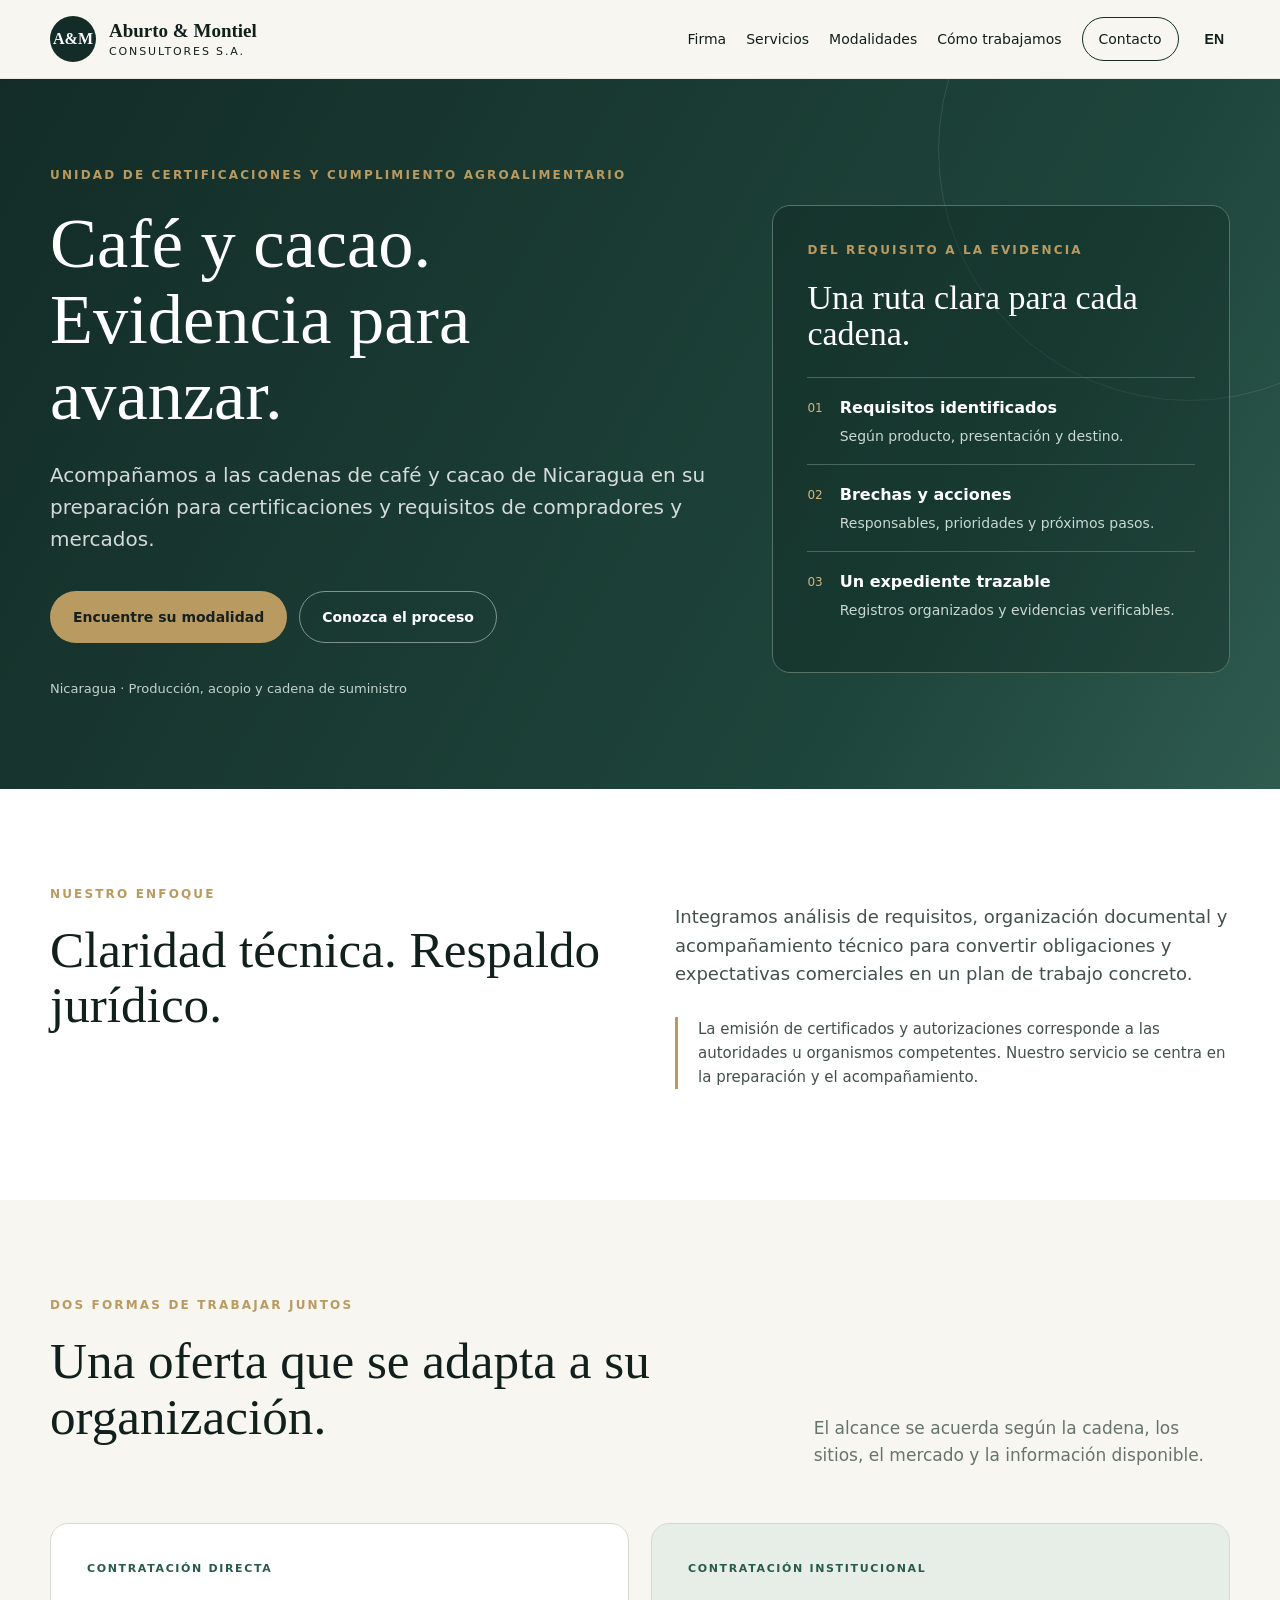
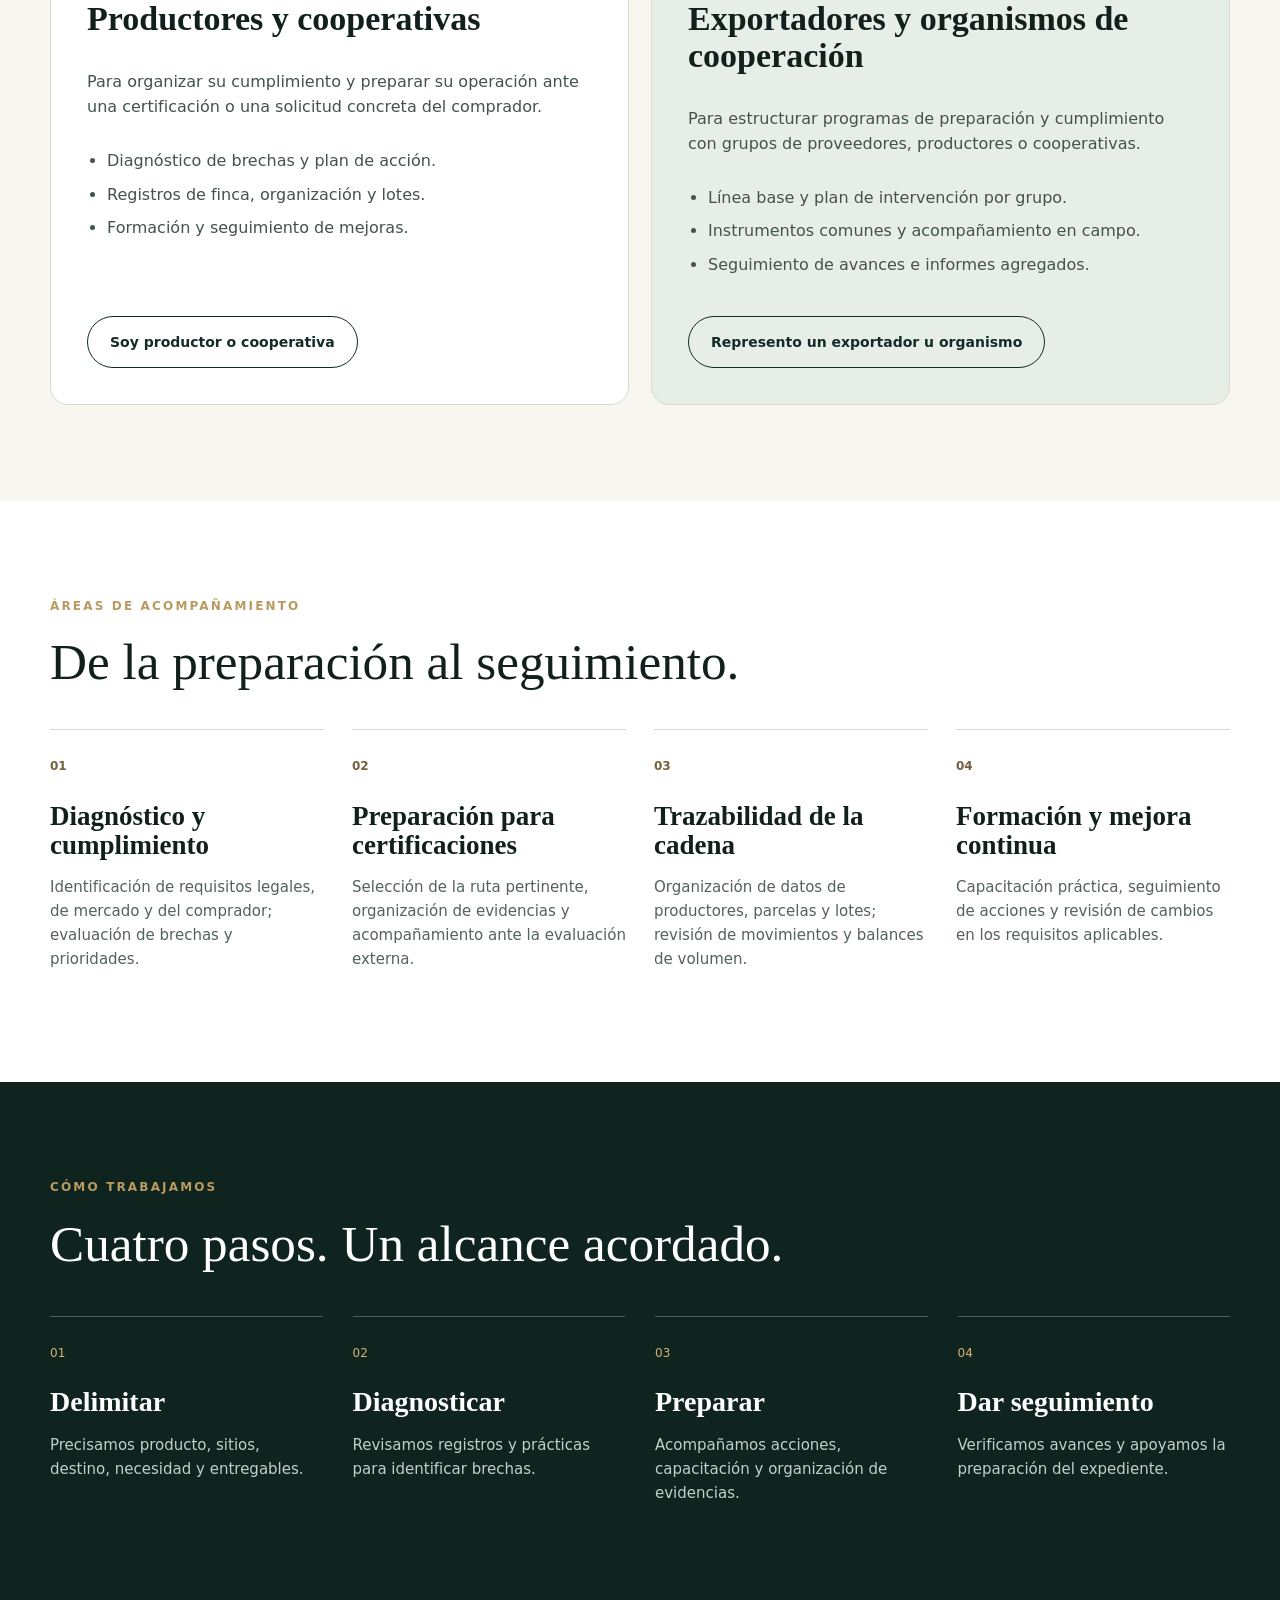
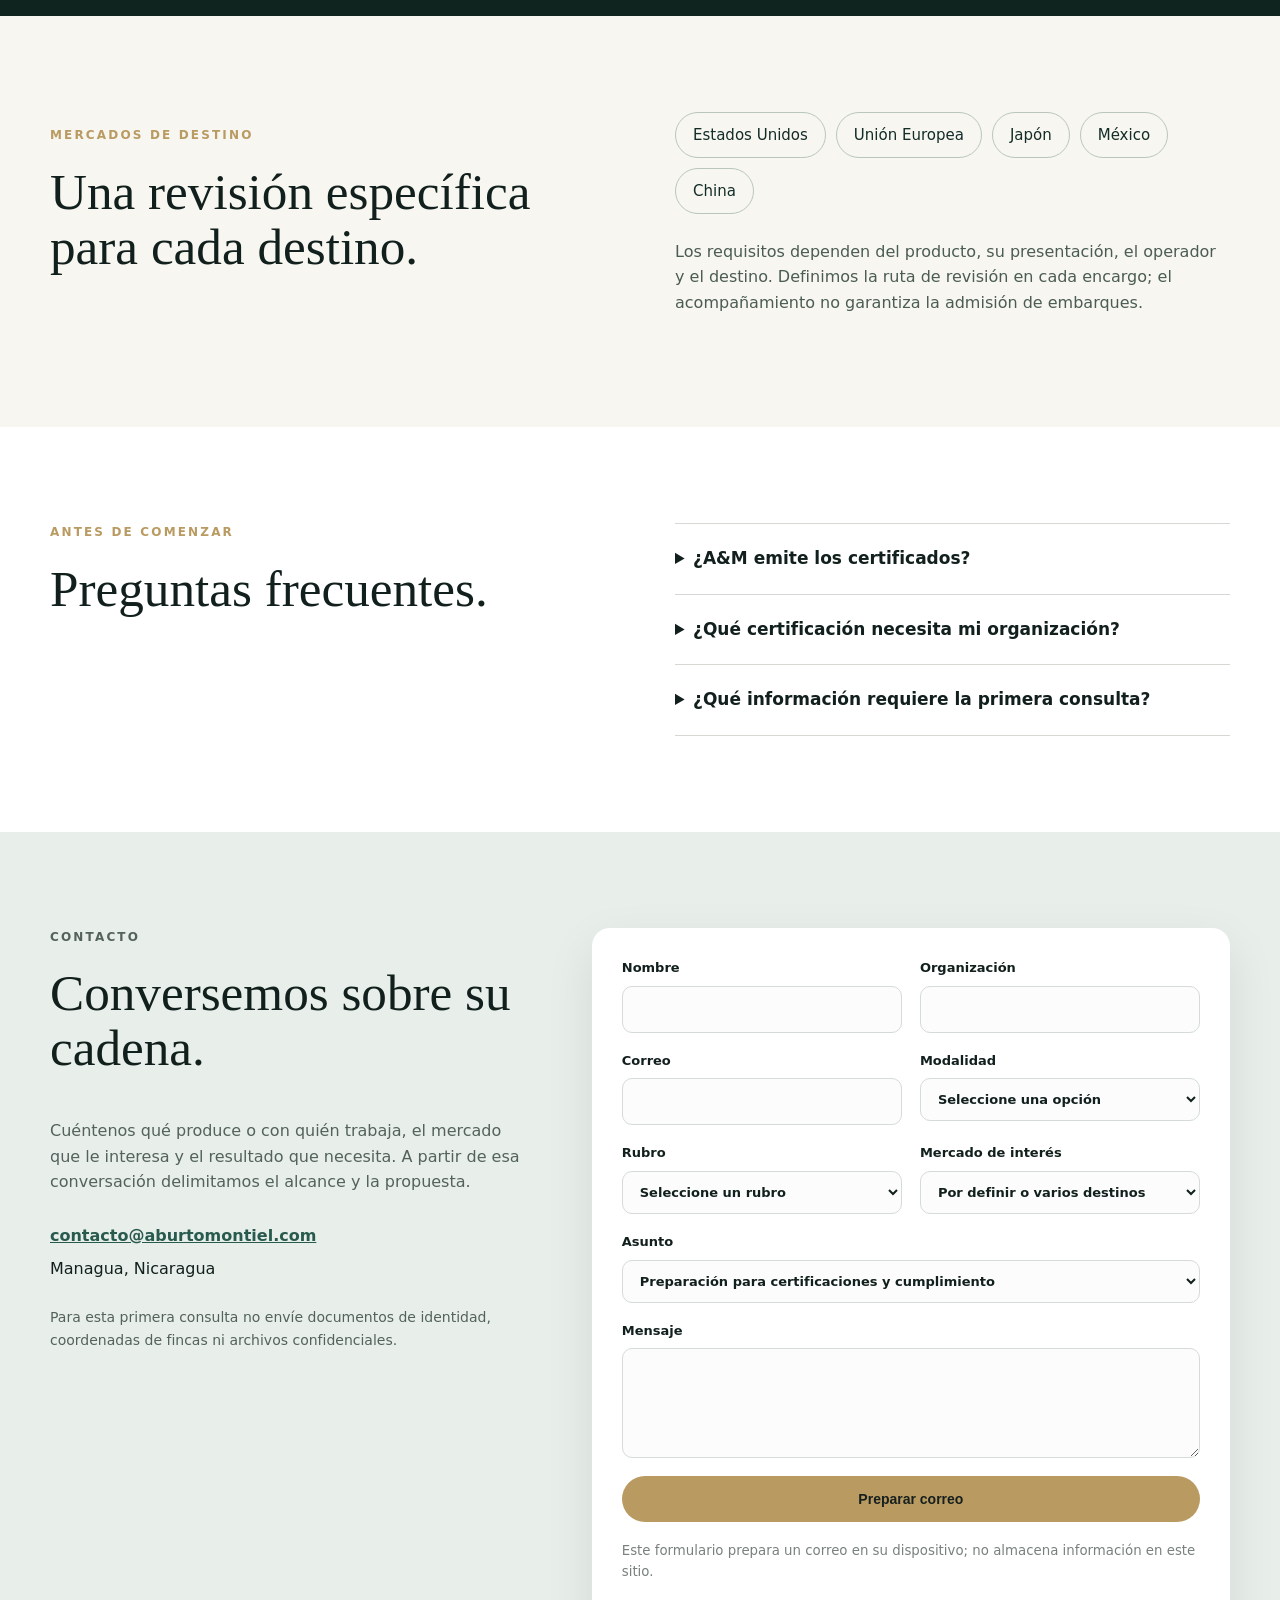
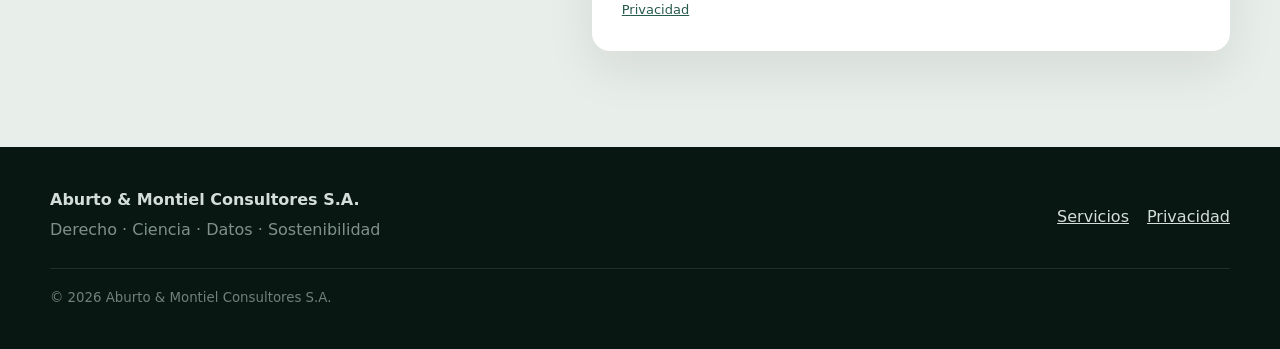
==== agroalimentario.html @ d5240b80 "fix: espaciado al cambiar idioma y validacion visual movil y escritorio" ====
<!doctype html>
<html lang="es"><head><meta charset="utf-8"><meta name="viewport" content="width=device-width,initial-scale=1">
<title>Café y cacao: certificaciones y cumplimiento | Aburto & Montiel</title>
<meta name="description" content="Preparación para certificaciones, trazabilidad y cumplimiento agroalimentario en cadenas de café y cacao de Nicaragua. Atención a productores, cooperativas, exportadores y cooperación.">
<meta name="robots" content="noindex,nofollow"><meta name="theme-color" content="#132c27">
<link rel="icon" href="assets/favicon.svg" type="image/svg+xml"><link rel="stylesheet" href="assets/styles.css"><link rel="stylesheet" href="assets/agroalimentario.css">
<script defer src="assets/app.js"></script></head>
<body class="agro-page"><a class="skip" href="#contenido">Saltar al contenido</a><header class="site-header"><div class="wrap nav-wrap"><a class="brand" href="index.html" aria-label="Aburto & Montiel Consultores S.A."><span class="brand-mark">A&M</span><span class="brand-text"><strong>Aburto & Montiel</strong><small>Consultores S.A.</small></span></a><button class="menu-btn" aria-expanded="false" aria-controls="nav">Menú</button><nav id="nav" class="nav" aria-label="Navegación principal"><a href="index.html#firma" data-i18n="navFirm">Firma</a><a href="index.html#servicios" data-i18n="navServices">Servicios</a><a href="#modalidades" data-i18n="agNavModes">Modalidades</a><a href="#metodo" data-i18n="agNavMethod">Cómo trabajamos</a><a href="#contacto" class="nav-cta" data-i18n="navContact">Contacto</a><button id="langToggle" class="lang" type="button" aria-label="Cambiar idioma">EN</button></nav></div></header>
<main id="contenido">
<section class="hero agro-hero"><div class="wrap hero-grid">
<div><p class="eyebrow" data-i18n="agEyebrow">Unidad de Certificaciones y Cumplimiento Agroalimentario</p>
<h1 data-i18n="agTitle">Café y cacao. Evidencia para avanzar.</h1>
<p class="lead" data-i18n="agLead">Acompañamos a las cadenas de café y cacao de Nicaragua en su preparación para certificaciones y requisitos de compradores y mercados.</p>
<div class="actions"><a class="btn primary" href="#modalidades" data-i18n="agChoose">Encuentre su modalidad</a><a class="btn ghost" href="#metodo" data-i18n="agSeeMethod">Conozca el proceso</a></div>
<p class="agro-origin" data-i18n="agOrigin">Nicaragua · Producción, acopio y cadena de suministro</p></div>
<aside class="agro-evidence" aria-labelledby="evidenceTitle"><p class="eyebrow" data-i18n="agEvidenceEyebrow">Del requisito a la evidencia</p><h2 id="evidenceTitle" data-i18n="agEvidenceTitle">Una ruta clara para cada cadena.</h2>
<div class="agro-evidence-row"><span aria-hidden="true">01</span><div><strong data-i18n="agEv1">Requisitos identificados</strong><p data-i18n="agEv1p">Según producto, presentación y destino.</p></div></div>
<div class="agro-evidence-row"><span aria-hidden="true">02</span><div><strong data-i18n="agEv2">Brechas y acciones</strong><p data-i18n="agEv2p">Responsables, prioridades y próximos pasos.</p></div></div>
<div class="agro-evidence-row"><span aria-hidden="true">03</span><div><strong data-i18n="agEv3">Un expediente trazable</strong><p data-i18n="agEv3p">Registros organizados y evidencias verificables.</p></div></div>
</aside></div></section>
<section class="section light agro-intro"><div class="wrap two-col"><div><p class="eyebrow" data-i18n="agFocus">Nuestro enfoque</p><h2 data-i18n="agFocusTitle">Claridad técnica. Respaldo jurídico.</h2></div><div class="prose"><p data-i18n="agFocusP">Integramos análisis de requisitos, organización documental y acompañamiento técnico para convertir obligaciones y expectativas comerciales en un plan de trabajo concreto.</p><p class="agro-scope-note" data-i18n="agBoundary">La emisión de certificados y autorizaciones corresponde a las autoridades u organismos competentes. Nuestro servicio se centra en la preparación y el acompañamiento.</p></div></div></section>
<section id="modalidades" class="section"><div class="wrap"><p class="eyebrow" data-i18n="agModesEyebrow">Dos formas de trabajar juntos</p><div class="section-head"><h2 data-i18n="agModesTitle">Una oferta que se adapta a su organización.</h2><p data-i18n="agModesP">El alcance se acuerda según la cadena, los sitios, el mercado y la información disponible.</p></div>
<div class="agro-mode-grid">
<article class="agro-mode"><p class="agro-label" data-i18n="agDirectLabel">Contratación directa</p><h3 data-i18n="agDirectTitle">Productores y cooperativas</h3><p data-i18n="agDirectP">Para organizar su cumplimiento y preparar su operación ante una certificación o una solicitud concreta del comprador.</p><ul><li data-i18n="agDirect1">Diagnóstico de brechas y plan de acción.</li><li data-i18n="agDirect2">Registros de finca, organización y lotes.</li><li data-i18n="agDirect3">Formación y seguimiento de mejoras.</li></ul><a class="btn academic-outline" href="#contacto" data-inquiry="directa" data-i18n="agDirectCta">Soy productor o cooperativa</a></article>
<article class="agro-mode agro-mode-institution"><p class="agro-label" data-i18n="agInstLabel">Contratación institucional</p><h3 data-i18n="agInstTitle">Exportadores y organismos de cooperación</h3><p data-i18n="agInstP">Para estructurar programas de preparación y cumplimiento con grupos de proveedores, productores o cooperativas.</p><ul><li data-i18n="agInst1">Línea base y plan de intervención por grupo.</li><li data-i18n="agInst2">Instrumentos comunes y acompañamiento en campo.</li><li data-i18n="agInst3">Seguimiento de avances e informes agregados.</li></ul><a class="btn academic-outline" href="#contacto" data-inquiry="institucional" data-i18n="agInstCta">Represento un exportador u organismo</a></article>
</div></div></section>
<section class="section light"><div class="wrap"><p class="eyebrow" data-i18n="agServicesEyebrow">Áreas de acompañamiento</p><h2 class="agro-section-title" data-i18n="agServicesTitle">De la preparación al seguimiento.</h2><div class="agro-service-grid">
<article class="agro-service"><span class="agro-index">01</span><h3 data-i18n="agS1">Diagnóstico y cumplimiento</h3><p data-i18n="agS1p">Identificación de requisitos legales, de mercado y del comprador; evaluación de brechas y prioridades.</p></article><article class="agro-service"><span class="agro-index">02</span><h3 data-i18n="agS2">Preparación para certificaciones</h3><p data-i18n="agS2p">Selección de la ruta pertinente, organización de evidencias y acompañamiento ante la evaluación externa.</p></article><article class="agro-service"><span class="agro-index">03</span><h3 data-i18n="agS3">Trazabilidad de la cadena</h3><p data-i18n="agS3p">Organización de datos de productores, parcelas y lotes; revisión de movimientos y balances de volumen.</p></article><article class="agro-service"><span class="agro-index">04</span><h3 data-i18n="agS4">Formación y mejora continua</h3><p data-i18n="agS4p">Capacitación práctica, seguimiento de acciones y revisión de cambios en los requisitos aplicables.</p></article>
</div></div></section>
<section id="metodo" class="section dark agro-method"><div class="wrap"><p class="eyebrow" data-i18n="agMethodEyebrow">Cómo trabajamos</p><h2 data-i18n="agMethodTitle">Cuatro pasos. Un alcance acordado.</h2><ol class="agro-steps">
<li><h3 data-i18n="agStep1">Delimitar</h3><p data-i18n="agStep1p">Precisamos producto, sitios, destino, necesidad y entregables.</p></li><li><h3 data-i18n="agStep2">Diagnosticar</h3><p data-i18n="agStep2p">Revisamos registros y prácticas para identificar brechas.</p></li><li><h3 data-i18n="agStep3">Preparar</h3><p data-i18n="agStep3p">Acompañamos acciones, capacitación y organización de evidencias.</p></li><li><h3 data-i18n="agStep4">Dar seguimiento</h3><p data-i18n="agStep4p">Verificamos avances y apoyamos la preparación del expediente.</p></li>
</ol></div></section>
<section class="section agro-markets"><div class="wrap two-col"><div><p class="eyebrow" data-i18n="agMarketsEyebrow">Mercados de destino</p><h2 data-i18n="agMarketsTitle">Una revisión específica para cada destino.</h2></div><div><ul class="agro-market-list" aria-label="Mercados meta"><li data-i18n="agUS">Estados Unidos</li><li data-i18n="agEU">Unión Europea</li><li data-i18n="agJP">Japón</li><li data-i18n="agMX">México</li><li data-i18n="agCN">China</li></ul><p class="agro-market-note" data-i18n="agMarketsP">Los requisitos dependen del producto, su presentación, el operador y el destino. Definimos la ruta de revisión en cada encargo; el acompañamiento no garantiza la admisión de embarques.</p></div></div></section>
<section class="section light agro-faq"><div class="wrap two-col"><div><p class="eyebrow" data-i18n="agFaqEyebrow">Antes de comenzar</p><h2 data-i18n="agFaqTitle">Preguntas frecuentes.</h2></div><div>
<details><summary data-i18n="agQ1">¿A&M emite los certificados?</summary><p data-i18n="agQ1p">A&M acompaña la preparación, la implementación y la organización de evidencias. La decisión y emisión corresponden a la autoridad u organismo certificador competente.</p></details><details><summary data-i18n="agQ2">¿Qué certificación necesita mi organización?</summary><p data-i18n="agQ2p">Depende del producto, el comprador, el mercado y la viabilidad de implementación. El diagnóstico permite identificar una ruta pertinente antes de comprometer recursos.</p></details><details><summary data-i18n="agQ3">¿Qué información requiere la primera consulta?</summary><p data-i18n="agQ3p">Basta indicar su organización, rubro, mercado y necesidad. La documentación detallada se solicita después de delimitar el encargo y acordar su tratamiento confidencial.</p></details>
</div></div></section>
<section id="contacto" class="section contact"><div class="wrap contact-grid"><div><p class="eyebrow" data-i18n="contactEyebrow">Contacto</p><h2 data-i18n="agContactTitle">Conversemos sobre su cadena.</h2><p data-i18n="agContactP">Cuéntenos qué produce o con quién trabaja, el mercado que le interesa y el resultado que necesita. A partir de esa conversación delimitamos el alcance y la propuesta.</p><div class="contact-links"><a id="emailLink" href="mailto:contacto@aburtomontiel.com">contacto@aburtomontiel.com</a><a id="whatsappLink" href="#" target="_blank" rel="noopener">WhatsApp</a><span>Managua, Nicaragua</span></div><p class="agro-contact-note" data-i18n="agContactNote">Para esta primera consulta no envíe documentos de identidad, coordenadas de fincas ni archivos confidenciales.</p></div>
<form id="contactForm" class="contact-form">
<label><span data-i18n="fName">Nombre</span><input name="name" required autocomplete="name" maxlength="150"></label>
<label><span data-i18n="fOrg">Organización</span><input name="organization" autocomplete="organization" maxlength="200"></label>
<label><span data-i18n="fEmail">Correo</span><input type="email" name="email" required autocomplete="email" maxlength="254"></label>
<label><span data-i18n="agModeField">Modalidad</span><select name="modality"><option value="" data-i18n="agSelectMode">Seleccione una opción</option><option value="directa" data-i18n="agModeDirect">Productor o cooperativa</option><option value="institucional" data-i18n="agModeInst">Exportador u organismo</option><option value="por-definir" data-i18n="agModeUnsure">Por definir</option></select></label>
<label><span data-i18n="agProductField">Rubro</span><select name="product"><option value="" data-i18n="agSelectProduct">Seleccione un rubro</option><option value="cafe" data-i18n="agCoffee">Café</option><option value="cacao" data-i18n="agCocoa">Cacao</option><option value="ambos" data-i18n="agBoth">Café y cacao</option><option value="otro" data-i18n="agOther">Otro rubro: consultar alcance</option></select></label>
<label><span data-i18n="agMarketField">Mercado de interés</span><select name="market"><option value="" data-i18n="agSelectMarket">Por definir o varios destinos</option><option value="Estados Unidos" data-i18n="agUS">Estados Unidos</option><option value="Unión Europea" data-i18n="agEU">Unión Europea</option><option value="Japón" data-i18n="agJP">Japón</option><option value="México" data-i18n="agMX">México</option><option value="China" data-i18n="agCN">China</option></select></label>
<label class="full"><span data-i18n="fSubject">Asunto</span><select name="subject"><option value="Cumplimiento agroalimentario" data-i18n="agSubject1">Preparación para certificaciones y cumplimiento</option><option value="Trazabilidad agroalimentaria" data-i18n="agSubject2">Trazabilidad de café y cacao</option><option value="Programa institucional agroalimentario" data-i18n="agSubject3">Programa institucional</option><option value="Diagnóstico agroalimentario" data-i18n="agSubject4">Diagnóstico inicial</option></select></label>
<label class="full"><span data-i18n="fMessage">Mensaje</span><textarea name="message" rows="4" required maxlength="3000"></textarea></label>
<button class="btn primary full" type="submit" data-i18n="fSend">Preparar correo</button><small class="full" data-i18n="privacyNote">Este formulario prepara un correo en su dispositivo; no almacena información en este sitio.</small><a class="agro-privacy full" href="privacidad.html" data-i18n="privacy">Privacidad</a>
</form></div></section></main>
<footer class="footer"><div class="wrap footer-grid"><div><strong>Aburto & Montiel Consultores S.A.</strong><p data-i18n="footerTag">Derecho · Ciencia · Datos · Sostenibilidad</p></div><div><a href="index.html#servicios" data-i18n="navServices">Servicios</a><a href="privacidad.html" data-i18n="privacy">Privacidad</a></div><small>© <span id="year"></span> Aburto & Montiel Consultores S.A.</small></div></footer></body></html>
---- assets/styles.css ----
:root{--ink:#12201d;--deep:#132c27;--green:#285a4e;--mint:#dfeae5;--paper:#f7f6f1;--white:#fff;--gold:#b99a61;--line:#d6d9d3;--muted:#67736e;--max:1180px;--radius:18px;--shadow:0 18px 50px rgba(18,32,29,.09)}*{box-sizing:border-box}html{scroll-behavior:smooth}body{margin:0;font-family:Inter,ui-sans-serif,system-ui,-apple-system,BlinkMacSystemFont,"Segoe UI",sans-serif;color:var(--ink);background:var(--paper);line-height:1.6}.wrap{width:min(calc(100% - 40px),var(--max));margin:auto}.skip{position:absolute;left:-9999px}.skip:focus{left:20px;top:20px;z-index:999;background:#fff;padding:10px}.site-header{position:sticky;top:0;z-index:20;background:rgba(247,246,241,.93);backdrop-filter:blur(12px);border-bottom:1px solid rgba(18,32,29,.08)}.nav-wrap{min-height:78px;display:flex;align-items:center;justify-content:space-between}.brand{display:flex;align-items:center;gap:13px;text-decoration:none;color:inherit}.brand-mark{width:46px;height:46px;border-radius:50%;background:var(--deep);color:white;display:grid;place-items:center;font-family:Georgia,serif;font-weight:700}.brand-text{display:flex;flex-direction:column;line-height:1.05}.brand-text strong{font-family:Georgia,serif;font-size:19px}.brand-text small{font-size:11px;letter-spacing:.17em;text-transform:uppercase;margin-top:5px}.nav{display:flex;align-items:center;gap:23px}.nav a,.lang{color:inherit;text-decoration:none;font-size:14px}.nav a:hover{color:var(--green)}.nav-cta{padding:10px 16px;border:1px solid var(--deep);border-radius:999px}.lang{border:0;background:transparent;font-weight:700;cursor:pointer}.menu-btn{display:none}.hero{background:linear-gradient(120deg,var(--deep) 0%,#1e453b 72%,#2f5b4f 100%);color:white;padding:110px 0 88px;position:relative;overflow:hidden}.hero:after{content:"";position:absolute;width:500px;height:500px;border:1px solid rgba(255,255,255,.10);border-radius:50%;right:-160px;top:-180px}.hero-grid{display:grid;grid-template-columns:1.25fr .75fr;gap:70px;align-items:end}.eyebrow{text-transform:uppercase;letter-spacing:.18em;font-size:12px;font-weight:700;margin:0 0 18px;color:var(--gold)}h1,h2,h3{font-family:Georgia,"Times New Roman",serif;line-height:1.08;margin-top:0}h1{font-size:clamp(48px,6.1vw,82px);max-width:850px;margin-bottom:26px;font-weight:500}.lead{font-size:20px;max-width:720px;color:rgba(255,255,255,.82)}.actions{display:flex;gap:12px;margin:36px 0}.btn{display:inline-flex;align-items:center;justify-content:center;padding:14px 22px;border-radius:999px;border:1px solid transparent;text-decoration:none;font-weight:700;font-size:14px;cursor:pointer}.primary{background:var(--gold);color:#17201e}.ghost{border-color:rgba(255,255,255,.45);color:white}.hero-notes{display:flex;gap:26px;font-size:12px;text-transform:uppercase;letter-spacing:.12em;color:rgba(255,255,255,.62)}.hero-panel{border-left:1px solid rgba(255,255,255,.18);padding:20px 0 8px 30px}.hero-panel>p{font-size:12px;text-transform:uppercase;letter-spacing:.15em;color:#c9d8d3}.hero-panel h2{font-size:32px;font-weight:500}.hero-panel ul{padding-left:18px;color:#d7e2de}.hero-panel li{margin:10px 0}.section{padding:96px 0;background:var(--paper)}.light{background:white}.dark{background:#10241f;color:white}.two-col{display:grid;grid-template-columns:1fr 1fr;gap:70px}.section h2{font-size:clamp(36px,4vw,55px);font-weight:500}.prose{font-size:18px;color:#43504c}.principles{display:flex;flex-wrap:wrap;gap:9px;margin-top:28px}.principles span{border:1px solid var(--line);border-radius:999px;padding:8px 13px;font-size:13px;color:var(--ink)}.section-head{display:grid;grid-template-columns:1.25fr .75fr;gap:70px;align-items:end;margin-bottom:36px}.section-head p{color:var(--muted);font-size:17px}.cards{display:grid;grid-template-columns:repeat(4,1fr);gap:14px}.card{background:white;border:1px solid #e1e2dc;border-radius:var(--radius);padding:26px;min-height:270px;transition:.2s}.card:hover{transform:translateY(-3px);box-shadow:var(--shadow)}.card span{font-size:12px;color:var(--gold);font-weight:800}.card h3{font-size:24px;margin:35px 0 14px}.card p{color:#5a6662;font-size:14px}.sector-grid{display:grid;grid-template-columns:repeat(4,1fr);gap:1px;background:rgba(255,255,255,.12);margin-top:40px}.sector-grid>div{background:#10241f;padding:30px}.sector-grid strong{font-family:Georgia,serif;font-size:24px;font-weight:500}.sector-grid p{color:#adbbb6;font-size:14px}.knowledge-grid{display:grid;grid-template-columns:1.1fr .9fr;gap:70px;align-items:center}.knowledge-grid>div>p:not(.eyebrow){font-size:18px;color:var(--muted)}.insight-box{background:var(--mint);padding:38px;border-radius:var(--radius)}.insight-box span{font-size:12px;text-transform:uppercase;letter-spacing:.15em;color:var(--green);font-weight:800}.insight-box h3{font-size:31px;margin:12px 0}.contact{background:#e8eee9}.contact-grid{display:grid;grid-template-columns:.85fr 1.15fr;gap:70px}.contact p{color:#53625c}.contact-links{display:flex;flex-direction:column;gap:7px;margin-top:28px}.contact-links a{color:var(--green);font-weight:700}.contact-form{background:white;border-radius:var(--radius);padding:30px;display:grid;grid-template-columns:1fr 1fr;gap:18px;box-shadow:var(--shadow)}label{display:flex;flex-direction:column;gap:7px;font-size:13px;font-weight:700}input,select,textarea{width:100%;font:inherit;padding:12px 13px;border:1px solid #d5dcd8;border-radius:10px;background:#fbfcfb;color:var(--ink)}textarea{resize:vertical}.full{grid-column:1/-1}.contact-form small{color:#78817d}.footer{background:#091713;color:#d3ddd9;padding:40px 0}.footer-grid{display:grid;grid-template-columns:1fr auto;gap:22px;align-items:center}.footer p{margin:4px 0;color:#7f918a}.footer a{color:#d3ddd9;margin-left:18px}.footer small{grid-column:1/-1;color:#6f817a;border-top:1px solid #20312c;padding-top:18px}@media(max-width:900px){.menu-btn{display:block;background:transparent;border:1px solid #aab2ae;border-radius:999px;padding:9px 14px}.nav{display:none;position:absolute;left:0;right:0;top:78px;background:var(--paper);padding:22px 20px;border-bottom:1px solid var(--line);flex-direction:column;align-items:flex-start}.nav.open{display:flex}.hero-grid,.two-col,.section-head,.knowledge-grid,.contact-grid{grid-template-columns:1fr}.hero-panel{border-left:0;border-top:1px solid rgba(255,255,255,.18);padding:30px 0 0}.cards{grid-template-columns:repeat(2,1fr)}.sector-grid{grid-template-columns:repeat(2,1fr)}}@media(max-width:600px){.wrap{width:min(calc(100% - 28px),var(--max))}.brand-text strong{font-size:16px}.hero{padding:76px 0 62px}h1{font-size:45px}.lead{font-size:18px}.actions{flex-direction:column;align-items:stretch}.hero-notes{flex-wrap:wrap;gap:12px}.section{padding:70px 0}.cards,.sector-grid,.contact-form{grid-template-columns:1fr}.contact-form{padding:22px}.footer-grid{grid-template-columns:1fr}.footer a{margin:0 18px 0 0}}.profile-section{background:#f3f1ea}.profile-grid{display:grid;grid-template-columns:320px 1fr;gap:48px;align-items:center}.profile-visual{background:linear-gradient(180deg,#17352f 0%,#23483f 100%);color:#fff;border-radius:22px;min-height:320px;display:flex;flex-direction:column;justify-content:center;align-items:center;box-shadow:0 12px 30px rgba(0,0,0,.08);position:relative;overflow:hidden}.profile-visual::before{content:"";position:absolute;inset:18px;border:1px solid rgba(201,168,91,.45);border-radius:18px}.profile-monogram{position:relative;width:160px;height:120px;display:flex;align-items:center;justify-content:center;margin-bottom:18px}.mono-main{font-size:92px;line-height:1;font-family:Georgia,"Times New Roman",serif;color:#fff}.profile-label{margin:0;font-size:14px;letter-spacing:.08em;text-transform:uppercase;color:#d8d5c8;z-index:1}.profile-copy h2{margin-bottom:14px}.profile-name{margin:0 0 18px;font-size:28px;color:#17352f}.profile-copy p{margin:0 0 14px;color:#43504c}.profile-copy .eyebrow{color:var(--gold)}@media(max-width:900px){.profile-grid{grid-template-columns:1fr}.profile-visual{min-height:240px}}
.profile-links{display:flex;flex-wrap:wrap;gap:10px;margin-top:24px}.profile-links a{display:inline-flex;align-items:center;padding:9px 14px;border:1px solid var(--line);border-radius:999px;color:var(--green);text-decoration:none;font-size:13px;font-weight:800}.profile-links a:hover{background:#fff}.publications-head{margin-bottom:32px}.publication-grid{display:grid;grid-template-columns:repeat(2,1fr);gap:16px}.publication-card{border:1px solid #e1e2dc;border-radius:var(--radius);padding:28px;background:#fbfbf8;display:flex;flex-direction:column;min-height:300px}.publication-year{font-size:12px;font-weight:800;color:var(--gold)}.publication-type{margin:7px 0 20px;text-transform:uppercase;letter-spacing:.12em;font-size:11px;font-weight:800;color:var(--green)}.publication-card h3{font-size:25px;margin-bottom:16px}.publication-card>p:not(.publication-type){color:var(--muted);font-size:14px}.publication-card a{margin-top:auto;color:var(--green);font-weight:800;text-decoration:none}.publication-card a:hover{text-decoration:underline}.knowledge-bridge{margin-top:18px;background:var(--deep);color:#fff;border-radius:var(--radius);padding:30px 34px;display:flex;gap:30px;align-items:center;justify-content:space-between}.knowledge-bridge span{font-size:11px;text-transform:uppercase;letter-spacing:.15em;color:#c9d8d3;font-weight:800}.knowledge-bridge h3{font-size:31px;margin:8px 0}.knowledge-bridge p{margin:0;max-width:720px;color:#d7e2de}.knowledge-btn{background:var(--gold);color:#17201e;white-space:nowrap}@media(max-width:900px){.publication-grid{grid-template-columns:1fr}.knowledge-bridge{align-items:flex-start;flex-direction:column}}.academic-cta-row{display:flex;flex-wrap:wrap;gap:10px;margin:22px 0 6px}.academic-outline{border-color:var(--deep);color:var(--deep);background:transparent}.academic-outline:hover{background:var(--deep);color:#fff}.academic-hero{background:linear-gradient(120deg,var(--deep) 0%,#1e453b 80%);color:#fff;padding:86px 0 68px}.academic-hero h1{font-size:clamp(42px,5.4vw,68px);margin-bottom:20px}.academic-hero .lead{max-width:800px}.academic-nav{display:flex;flex-wrap:wrap;gap:10px;margin-top:28px}.academic-nav a{display:inline-flex;padding:9px 13px;border:1px solid rgba(255,255,255,.3);border-radius:999px;color:#fff;text-decoration:none;font-size:13px}.academic-section{padding:78px 0}.academic-section.alt{background:#fff}.academic-section h2{font-size:clamp(32px,4vw,48px);margin-bottom:14px}.academic-section .section-intro{max-width:840px;color:var(--muted);font-size:17px;margin-bottom:30px}.bibliography-list{display:grid;gap:14px}.bib-item{background:#fff;border:1px solid #e1e2dc;border-radius:var(--radius);padding:24px}.alt .bib-item{background:var(--paper)}.bib-meta{display:flex;flex-wrap:wrap;gap:8px;margin-bottom:10px}.bib-meta span{font-size:11px;text-transform:uppercase;letter-spacing:.11em;font-weight:800;color:var(--green)}.bib-item h3{font-size:24px;margin-bottom:10px}.bib-item p{margin:7px 0;color:#59645f}.bib-links{display:flex;flex-wrap:wrap;gap:12px;margin-top:14px}.bib-links a{color:var(--green);font-weight:800;text-decoration:none}.bib-links a:hover{text-decoration:underline}.academic-profiles{display:grid;grid-template-columns:repeat(3,1fr);gap:14px;margin-top:30px}.academic-profile{border:1px solid #dce1de;border-radius:var(--radius);padding:24px;background:#fff}.academic-profile strong{font-family:Georgia,serif;font-size:24px}.academic-profile p{color:var(--muted);font-size:14px}.academic-profile a{color:var(--green);font-weight:800;text-decoration:none}.research-note{border-left:4px solid var(--gold);padding:16px 20px;background:#f1eee5;border-radius:0 12px 12px 0;color:#46514d}.academic-footer-note{font-size:13px;color:var(--muted);margin-top:28px}@media(max-width:900px){.academic-profiles{grid-template-columns:1fr}}.leadership-intro{max-width:900px;margin-bottom:42px}.leadership-intro h2{margin-bottom:16px}.leadership-intro>p:not(.eyebrow){font-size:18px;color:var(--muted);max-width:820px}.leadership-list{display:grid;gap:42px}.leadership-profile{padding-bottom:42px;border-bottom:1px solid var(--line)}.leadership-profile:last-child{padding-bottom:0;border-bottom:0}.leadership-profile .profile-label{max-width:230px;text-align:center;line-height:1.45}.leadership-profile .profile-name{font-size:34px;margin-bottom:18px}@media(max-width:900px){.leadership-list{gap:34px}.leadership-profile{padding-bottom:34px}}
---- assets/agroalimentario.css ----
/* Agri-food service page. Shared brand tokens live in styles.css. */
.agro-hero{padding:86px 0 76px}.agro-hero .hero-grid{grid-template-columns:1.18fr .82fr;gap:64px;align-items:center}.agro-hero h1{font-size:clamp(46px,5.5vw,72px);max-width:760px}.agro-hero .eyebrow{max-width:620px;line-height:1.8}.agro-origin{font-size:13px;color:#c2d2cb}.agro-evidence{position:relative;z-index:1;padding:34px;border:1px solid #567366;border-radius:18px;background:rgba(10,31,25,.32)}.agro-evidence h2{font-size:34px;font-weight:500;margin-bottom:24px}.agro-evidence-row{display:flex;gap:17px;padding:17px 0;border-top:1px solid #49685b}.agro-evidence-row>span{color:#d4b47a;font-size:12px;padding-top:4px}.agro-evidence-row strong{font-weight:600;color:#fff}.agro-evidence-row p{font-size:14px;color:#c9d8d0;margin:4px 0 0}.agro-intro .two-col{align-items:start}.agro-scope-note{font-size:15px;border-left:3px solid var(--gold);padding-left:20px;margin-top:28px}.agro-mode-grid{display:grid;grid-template-columns:1fr 1fr;gap:22px}.agro-mode{padding:36px;border:1px solid var(--line);border-radius:18px;background:#fff;display:flex;flex-direction:column;align-items:flex-start}.agro-mode-institution{background:#e7eee8}.agro-label{font-size:11px;letter-spacing:.15em;text-transform:uppercase;color:var(--green);font-weight:700;margin:0 0 24px}.agro-mode h3{font-size:34px;margin-bottom:15px}.agro-mode p:not(.agro-label),.agro-mode li{color:#43534c}.agro-mode ul{padding-left:20px;margin:4px 0 30px}.agro-mode li{margin:8px 0}.agro-mode .btn{margin-top:auto;text-align:center}.agro-section-title{max-width:760px;margin-bottom:40px}.agro-service-grid{display:grid;grid-template-columns:repeat(4,1fr);gap:28px}.agro-service{border-top:1px solid var(--line);padding-top:22px}.agro-index{font-size:12px;color:#75613d;font-weight:700}.agro-service h3{font-size:27px;margin:24px 0 15px}.agro-service p{font-size:15px;color:#53625a}.agro-method h2{max-width:800px}.agro-steps{list-style:none;counter-reset:steps;display:grid;grid-template-columns:repeat(4,1fr);gap:30px;padding:0;margin:45px 0 0}.agro-steps li{counter-increment:steps;border-top:1px solid #496156;padding-top:22px}.agro-steps li:before{content:"0" counter(steps);font-size:12px;color:#d0b078}.agro-steps h3{font-size:28px;margin:23px 0 14px}.agro-steps p{font-size:15px;color:#c1d0c7}.agro-market-list{display:flex;flex-wrap:wrap;list-style:none;padding:0;gap:10px;margin:0 0 25px}.agro-market-list li{padding:10px 17px;border:1px solid #b9c6bc;border-radius:999px;color:var(--deep);font-size:15px}.agro-market-note{color:#4b5c52;font-size:16px}.agro-markets .two-col{align-items:center}.agro-faq details{border-bottom:1px solid var(--line);padding:22px 0}.agro-faq details:first-child{border-top:1px solid var(--line)}.agro-faq summary{cursor:pointer;font-weight:600;font-size:17px;line-height:1.5}.agro-faq details p{font-size:16px;color:#53625a;margin:15px 0 0}.agro-contact-note{font-size:14px;margin-top:25px}.agro-privacy{font-size:13px;color:var(--green)}.agro-page :is(a,button,input,select,textarea,summary):focus-visible{outline:3px solid #8c6a2d;outline-offset:5px}.agro-page [id]{scroll-margin-top:105px}.agro-home-card{grid-column:span 2;min-height:250px;background:#e7eee8}.agro-home-card h3{margin-top:25px}.agro-home-card a{color:var(--deep);font-weight:700;text-underline-offset:4px}.agro-home-card p{max-width:600px}
@media(min-width:901px){.agro-page .nav{gap:20px}}
@media(max-width:1000px){.agro-service-grid{grid-template-columns:repeat(2,1fr)}}
@media(max-width:900px){.agro-hero .hero-grid{grid-template-columns:1fr;gap:38px}.agro-hero{padding:65px 0}.agro-steps{grid-template-columns:repeat(2,1fr)}.agro-mode{padding:28px}.agro-mode h3{font-size:30px}}
@media(max-width:600px){.agro-mode-grid,.agro-service-grid,.agro-steps{grid-template-columns:1fr}.agro-evidence{padding:25px}.agro-hero h1{font-size:44px}.agro-evidence h2{font-size:30px}.agro-mode{padding:25px}.agro-home-card{grid-column:auto}.agro-mode .btn{width:100%}.agro-page .eyebrow{letter-spacing:.12em}.agro-page .section h2{font-size:36px}}
@media(prefers-reduced-motion:reduce){html{scroll-behavior:auto}.card{transition:none}.card:hover{transform:none}}

.agro-page .contact-grid>*,.agro-page .contact-form>*,.agro-page .hero-grid>*{min-width:0}.agro-page input,.agro-page select,.agro-page textarea{min-width:0}
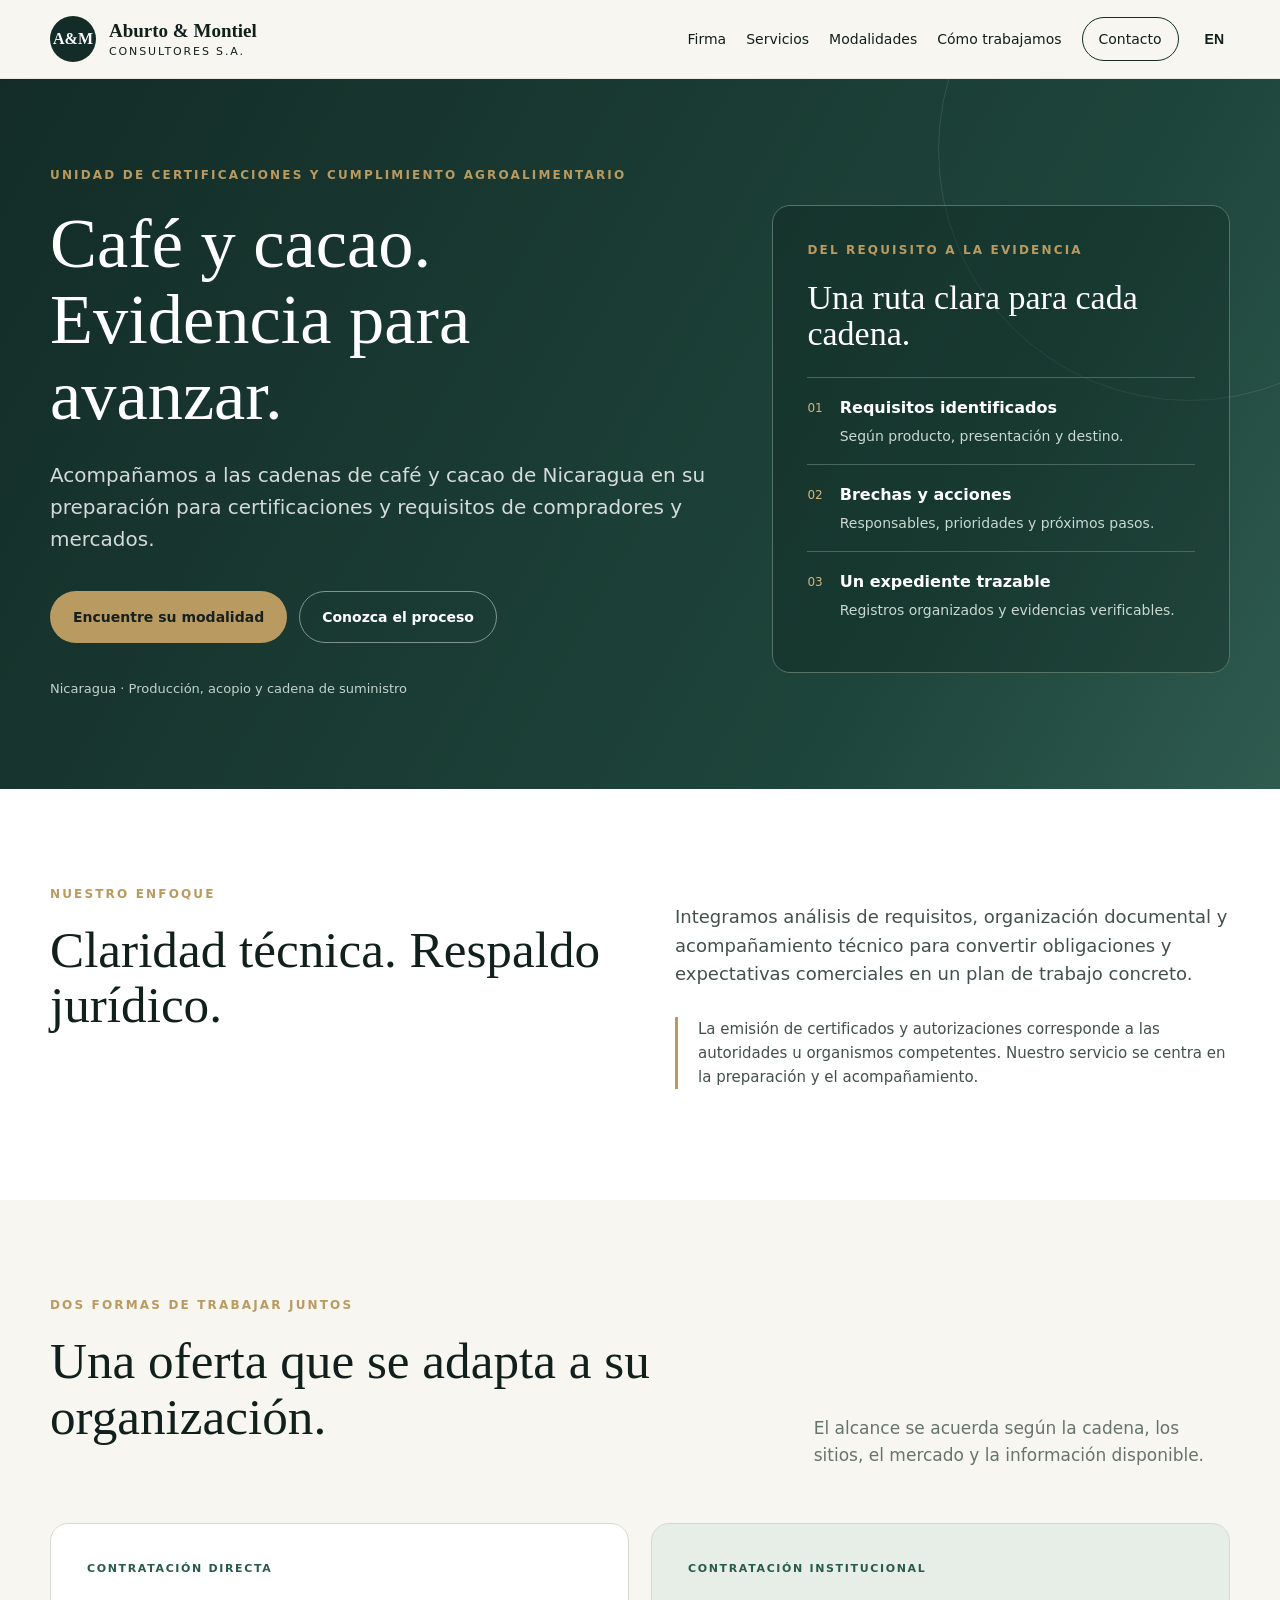
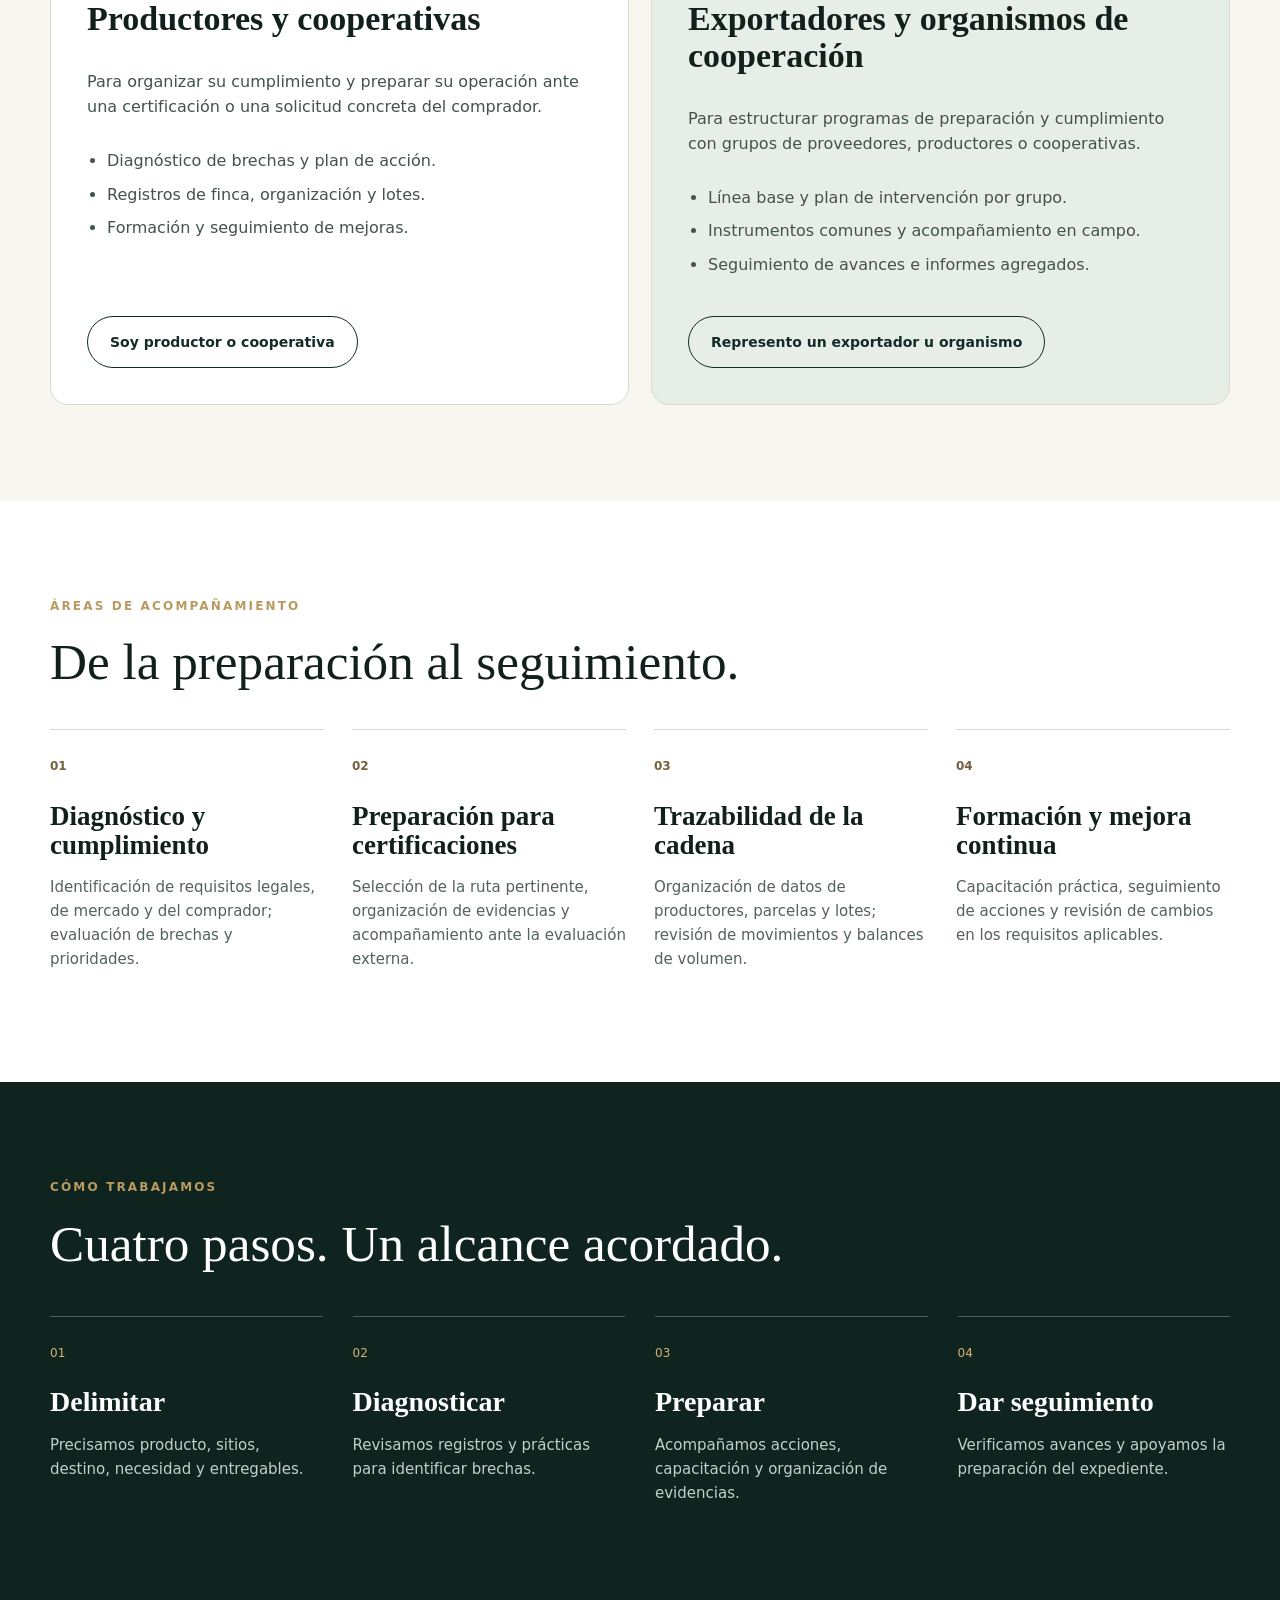
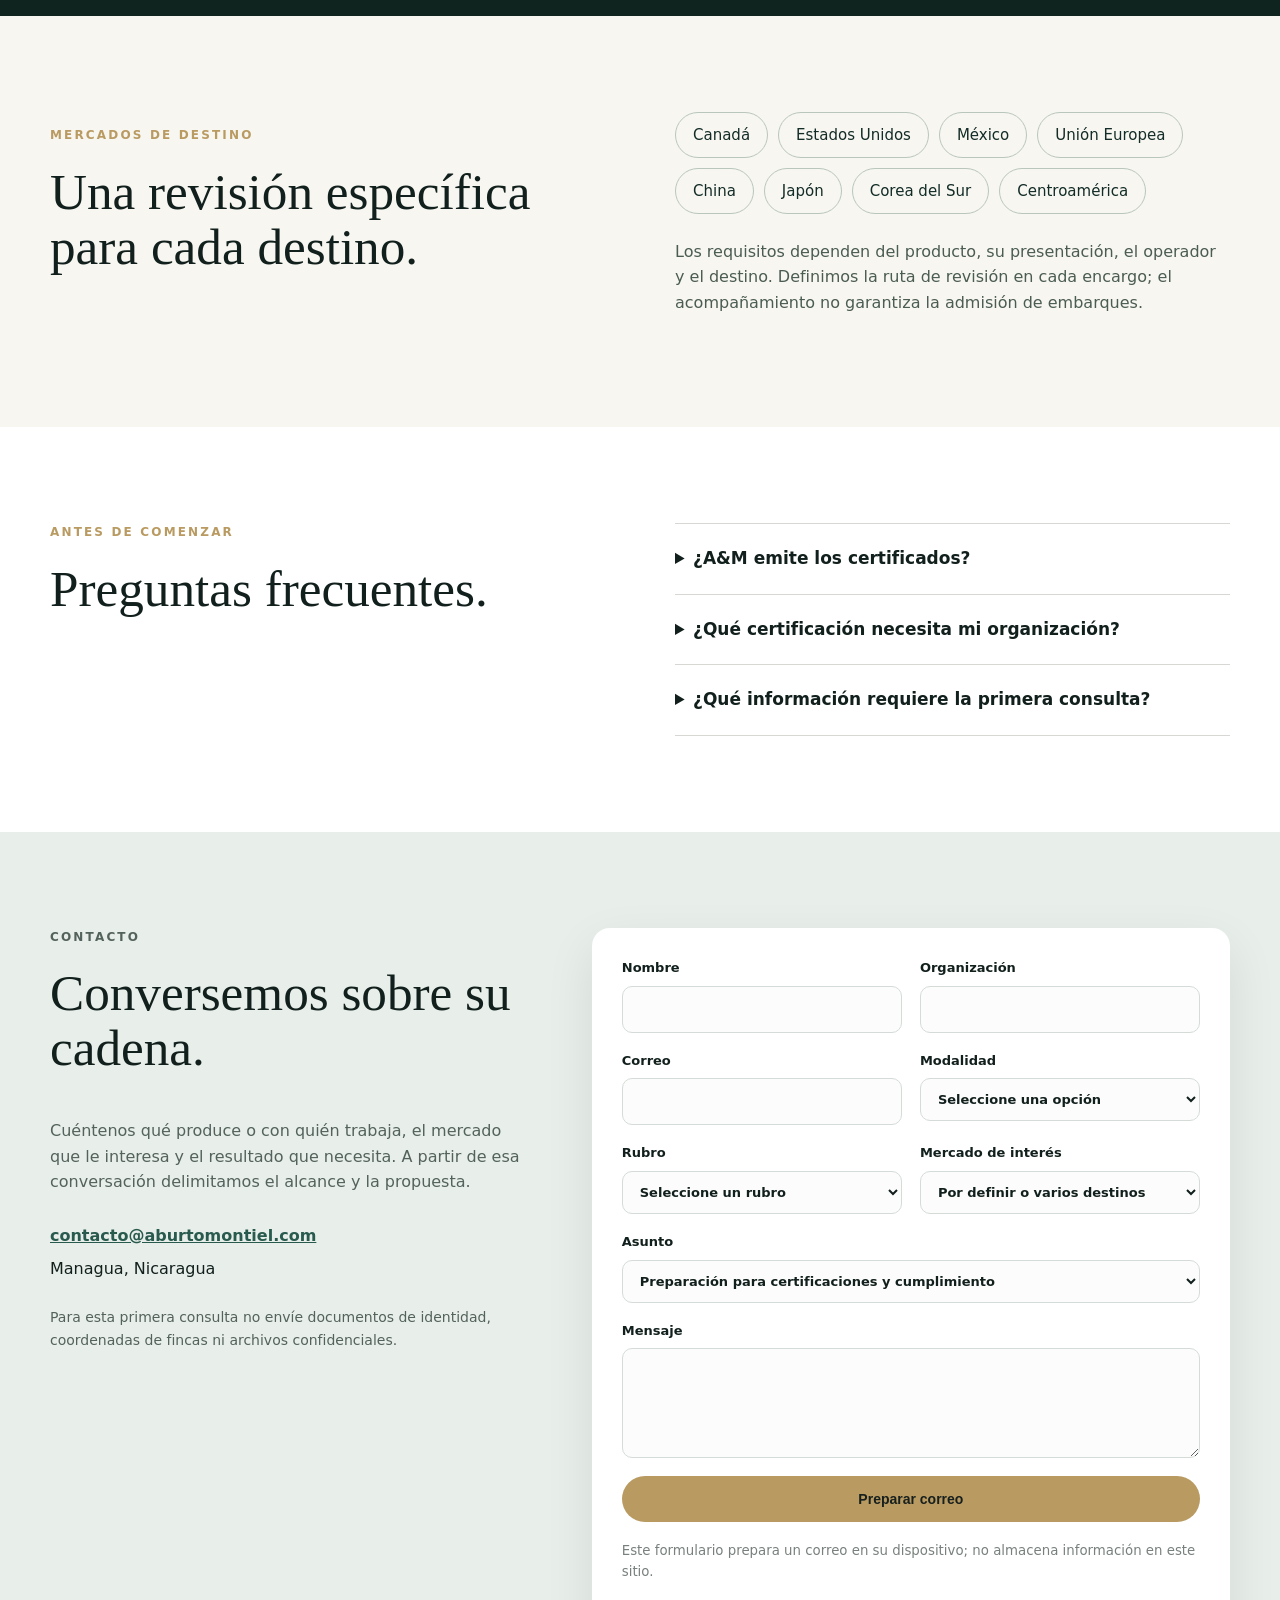
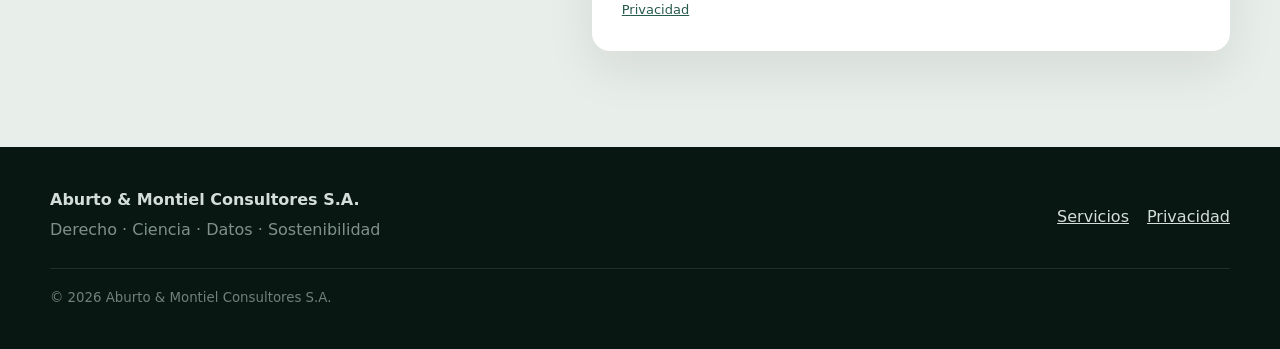
==== commit 1901bf02: "feat: ordenar y ampliar mercados a Canada, Corea del Sur y Centroamerica; web v0.2" ====
--- a/agroalimentario.html
+++ b/agroalimentario.html
@@ -30,7 +30,7 @@
 <section id="metodo" class="section dark agro-method"><div class="wrap"><p class="eyebrow" data-i18n="agMethodEyebrow">Cómo trabajamos</p><h2 data-i18n="agMethodTitle">Cuatro pasos. Un alcance acordado.</h2><ol class="agro-steps">
 <li><h3 data-i18n="agStep1">Delimitar</h3><p data-i18n="agStep1p">Precisamos producto, sitios, destino, necesidad y entregables.</p></li><li><h3 data-i18n="agStep2">Diagnosticar</h3><p data-i18n="agStep2p">Revisamos registros y prácticas para identificar brechas.</p></li><li><h3 data-i18n="agStep3">Preparar</h3><p data-i18n="agStep3p">Acompañamos acciones, capacitación y organización de evidencias.</p></li><li><h3 data-i18n="agStep4">Dar seguimiento</h3><p data-i18n="agStep4p">Verificamos avances y apoyamos la preparación del expediente.</p></li>
 </ol></div></section>
-<section class="section agro-markets"><div class="wrap two-col"><div><p class="eyebrow" data-i18n="agMarketsEyebrow">Mercados de destino</p><h2 data-i18n="agMarketsTitle">Una revisión específica para cada destino.</h2></div><div><ul class="agro-market-list" aria-label="Mercados meta"><li data-i18n="agUS">Estados Unidos</li><li data-i18n="agEU">Unión Europea</li><li data-i18n="agJP">Japón</li><li data-i18n="agMX">México</li><li data-i18n="agCN">China</li></ul><p class="agro-market-note" data-i18n="agMarketsP">Los requisitos dependen del producto, su presentación, el operador y el destino. Definimos la ruta de revisión en cada encargo; el acompañamiento no garantiza la admisión de embarques.</p></div></div></section>
+<section class="section agro-markets"><div class="wrap two-col"><div><p class="eyebrow" data-i18n="agMarketsEyebrow">Mercados de destino</p><h2 data-i18n="agMarketsTitle">Una revisión específica para cada destino.</h2></div><div><ul class="agro-market-list" aria-label="Mercados meta"><li data-i18n="agCA">Canadá</li><li data-i18n="agUS">Estados Unidos</li><li data-i18n="agMX">México</li><li data-i18n="agEU">Unión Europea</li><li data-i18n="agCN">China</li><li data-i18n="agJP">Japón</li><li data-i18n="agKR">Corea del Sur</li><li data-i18n="agCentralAmerica">Centroamérica</li></ul><p class="agro-market-note" data-i18n="agMarketsP">Los requisitos dependen del producto, su presentación, el operador y el destino. Definimos la ruta de revisión en cada encargo; el acompañamiento no garantiza la admisión de embarques.</p></div></div></section>
 <section class="section light agro-faq"><div class="wrap two-col"><div><p class="eyebrow" data-i18n="agFaqEyebrow">Antes de comenzar</p><h2 data-i18n="agFaqTitle">Preguntas frecuentes.</h2></div><div>
 <details><summary data-i18n="agQ1">¿A&M emite los certificados?</summary><p data-i18n="agQ1p">A&M acompaña la preparación, la implementación y la organización de evidencias. La decisión y emisión corresponden a la autoridad u organismo certificador competente.</p></details><details><summary data-i18n="agQ2">¿Qué certificación necesita mi organización?</summary><p data-i18n="agQ2p">Depende del producto, el comprador, el mercado y la viabilidad de implementación. El diagnóstico permite identificar una ruta pertinente antes de comprometer recursos.</p></details><details><summary data-i18n="agQ3">¿Qué información requiere la primera consulta?</summary><p data-i18n="agQ3p">Basta indicar su organización, rubro, mercado y necesidad. La documentación detallada se solicita después de delimitar el encargo y acordar su tratamiento confidencial.</p></details>
 </div></div></section>
@@ -41,7 +41,7 @@
 <label><span data-i18n="fEmail">Correo</span><input type="email" name="email" required autocomplete="email" maxlength="254"></label>
 <label><span data-i18n="agModeField">Modalidad</span><select name="modality"><option value="" data-i18n="agSelectMode">Seleccione una opción</option><option value="directa" data-i18n="agModeDirect">Productor o cooperativa</option><option value="institucional" data-i18n="agModeInst">Exportador u organismo</option><option value="por-definir" data-i18n="agModeUnsure">Por definir</option></select></label>
 <label><span data-i18n="agProductField">Rubro</span><select name="product"><option value="" data-i18n="agSelectProduct">Seleccione un rubro</option><option value="cafe" data-i18n="agCoffee">Café</option><option value="cacao" data-i18n="agCocoa">Cacao</option><option value="ambos" data-i18n="agBoth">Café y cacao</option><option value="otro" data-i18n="agOther">Otro rubro: consultar alcance</option></select></label>
-<label><span data-i18n="agMarketField">Mercado de interés</span><select name="market"><option value="" data-i18n="agSelectMarket">Por definir o varios destinos</option><option value="Estados Unidos" data-i18n="agUS">Estados Unidos</option><option value="Unión Europea" data-i18n="agEU">Unión Europea</option><option value="Japón" data-i18n="agJP">Japón</option><option value="México" data-i18n="agMX">México</option><option value="China" data-i18n="agCN">China</option></select></label>
+<label><span data-i18n="agMarketField">Mercado de interés</span><select name="market"><option value="" data-i18n="agSelectMarket">Por definir o varios destinos</option><option value="Canadá" data-i18n="agCA">Canadá</option><option value="Estados Unidos" data-i18n="agUS">Estados Unidos</option><option value="México" data-i18n="agMX">México</option><option value="Unión Europea" data-i18n="agEU">Unión Europea</option><option value="China" data-i18n="agCN">China</option><option value="Japón" data-i18n="agJP">Japón</option><option value="Corea del Sur" data-i18n="agKR">Corea del Sur</option><option value="Centroamérica" data-i18n="agCentralAmerica">Centroamérica</option></select></label>
 <label class="full"><span data-i18n="fSubject">Asunto</span><select name="subject"><option value="Cumplimiento agroalimentario" data-i18n="agSubject1">Preparación para certificaciones y cumplimiento</option><option value="Trazabilidad agroalimentaria" data-i18n="agSubject2">Trazabilidad de café y cacao</option><option value="Programa institucional agroalimentario" data-i18n="agSubject3">Programa institucional</option><option value="Diagnóstico agroalimentario" data-i18n="agSubject4">Diagnóstico inicial</option></select></label>
 <label class="full"><span data-i18n="fMessage">Mensaje</span><textarea name="message" rows="4" required maxlength="3000"></textarea></label>
 <button class="btn primary full" type="submit" data-i18n="fSend">Preparar correo</button><small class="full" data-i18n="privacyNote">Este formulario prepara un correo en su dispositivo; no almacena información en este sitio.</small><a class="agro-privacy full" href="privacidad.html" data-i18n="privacy">Privacidad</a>
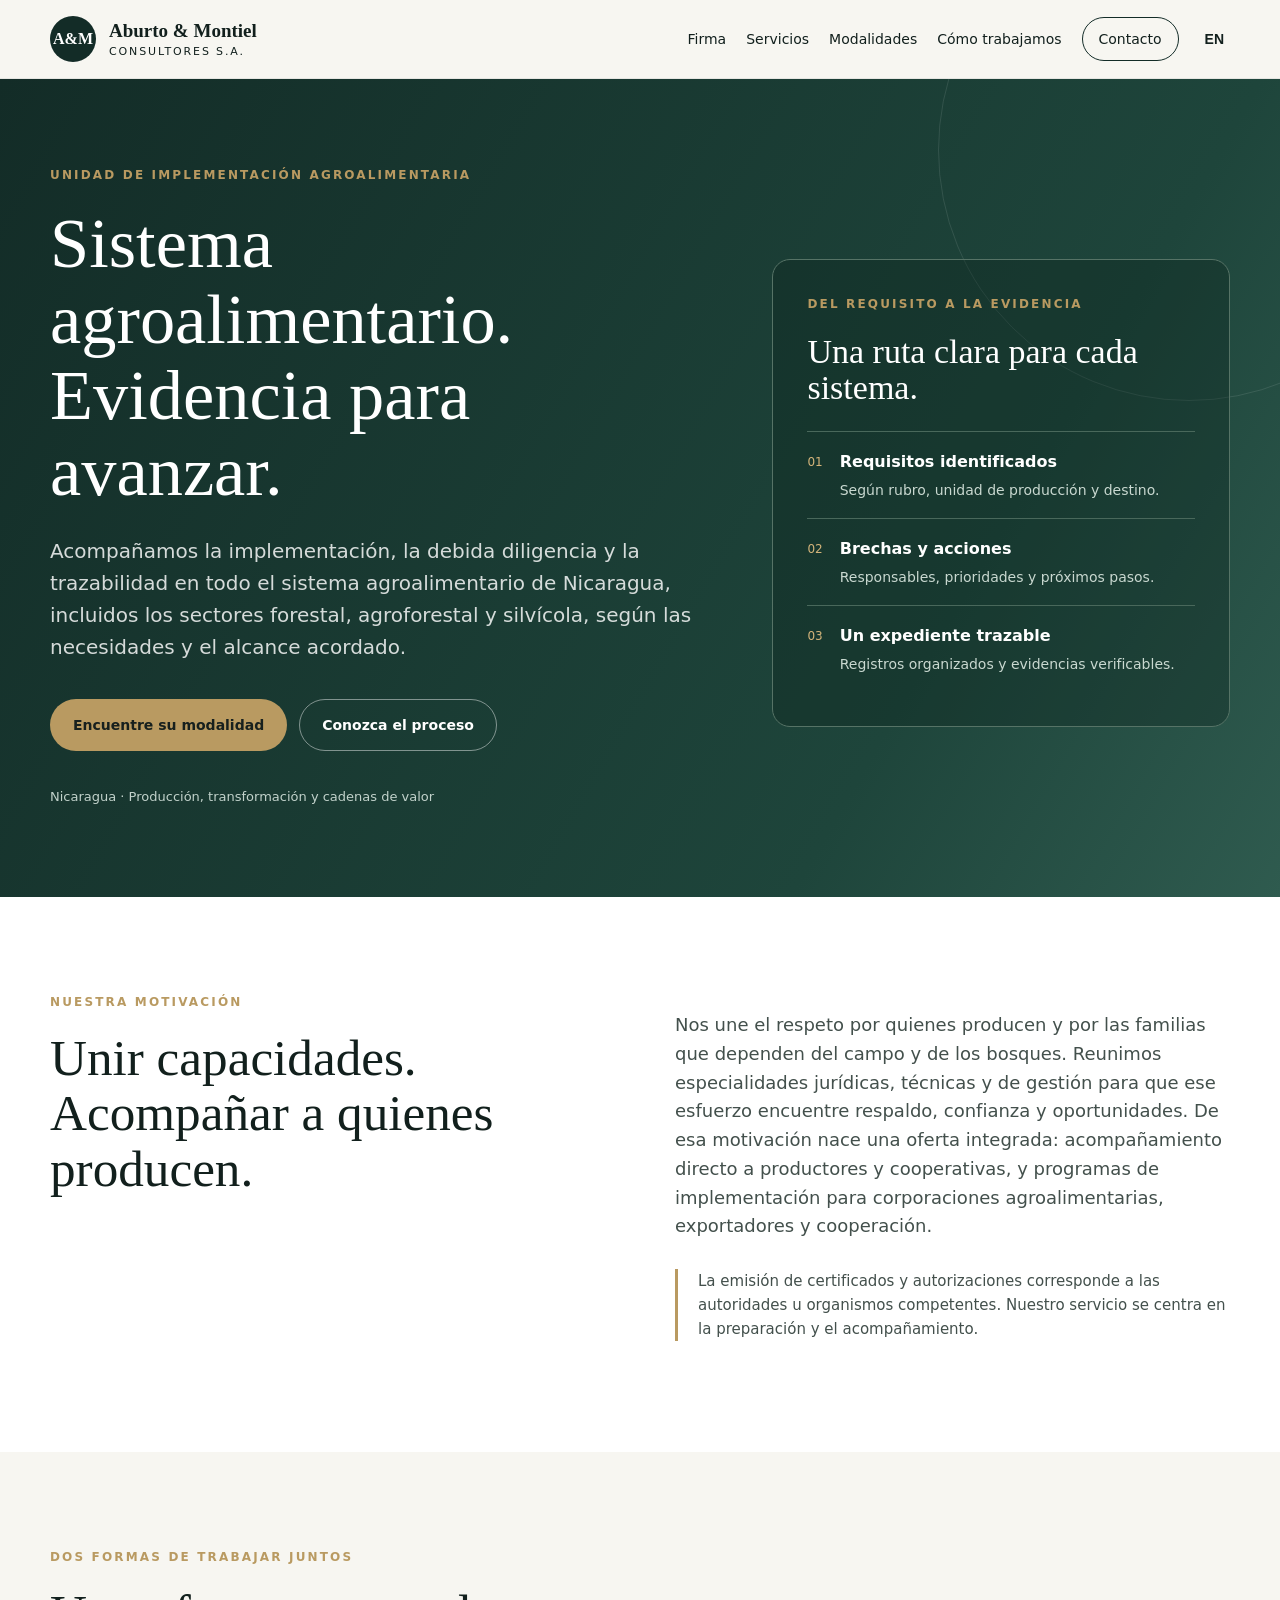
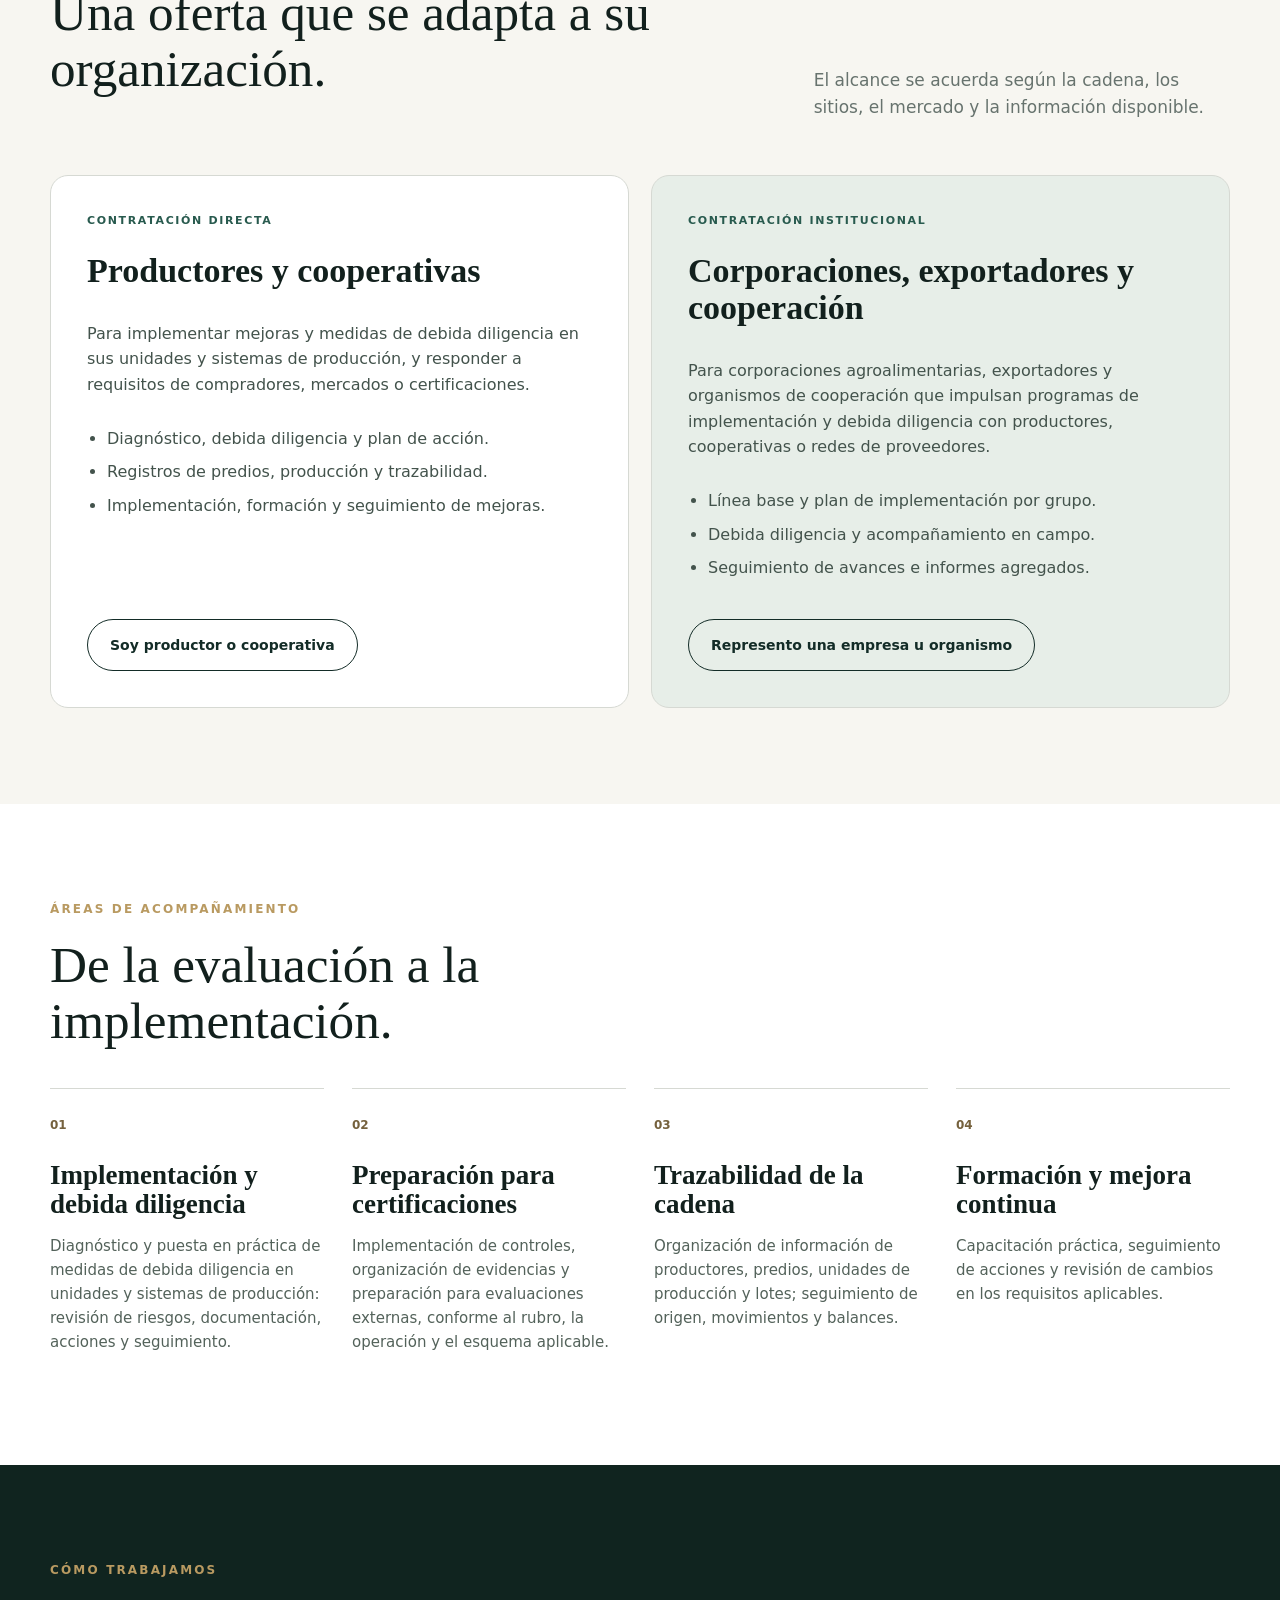
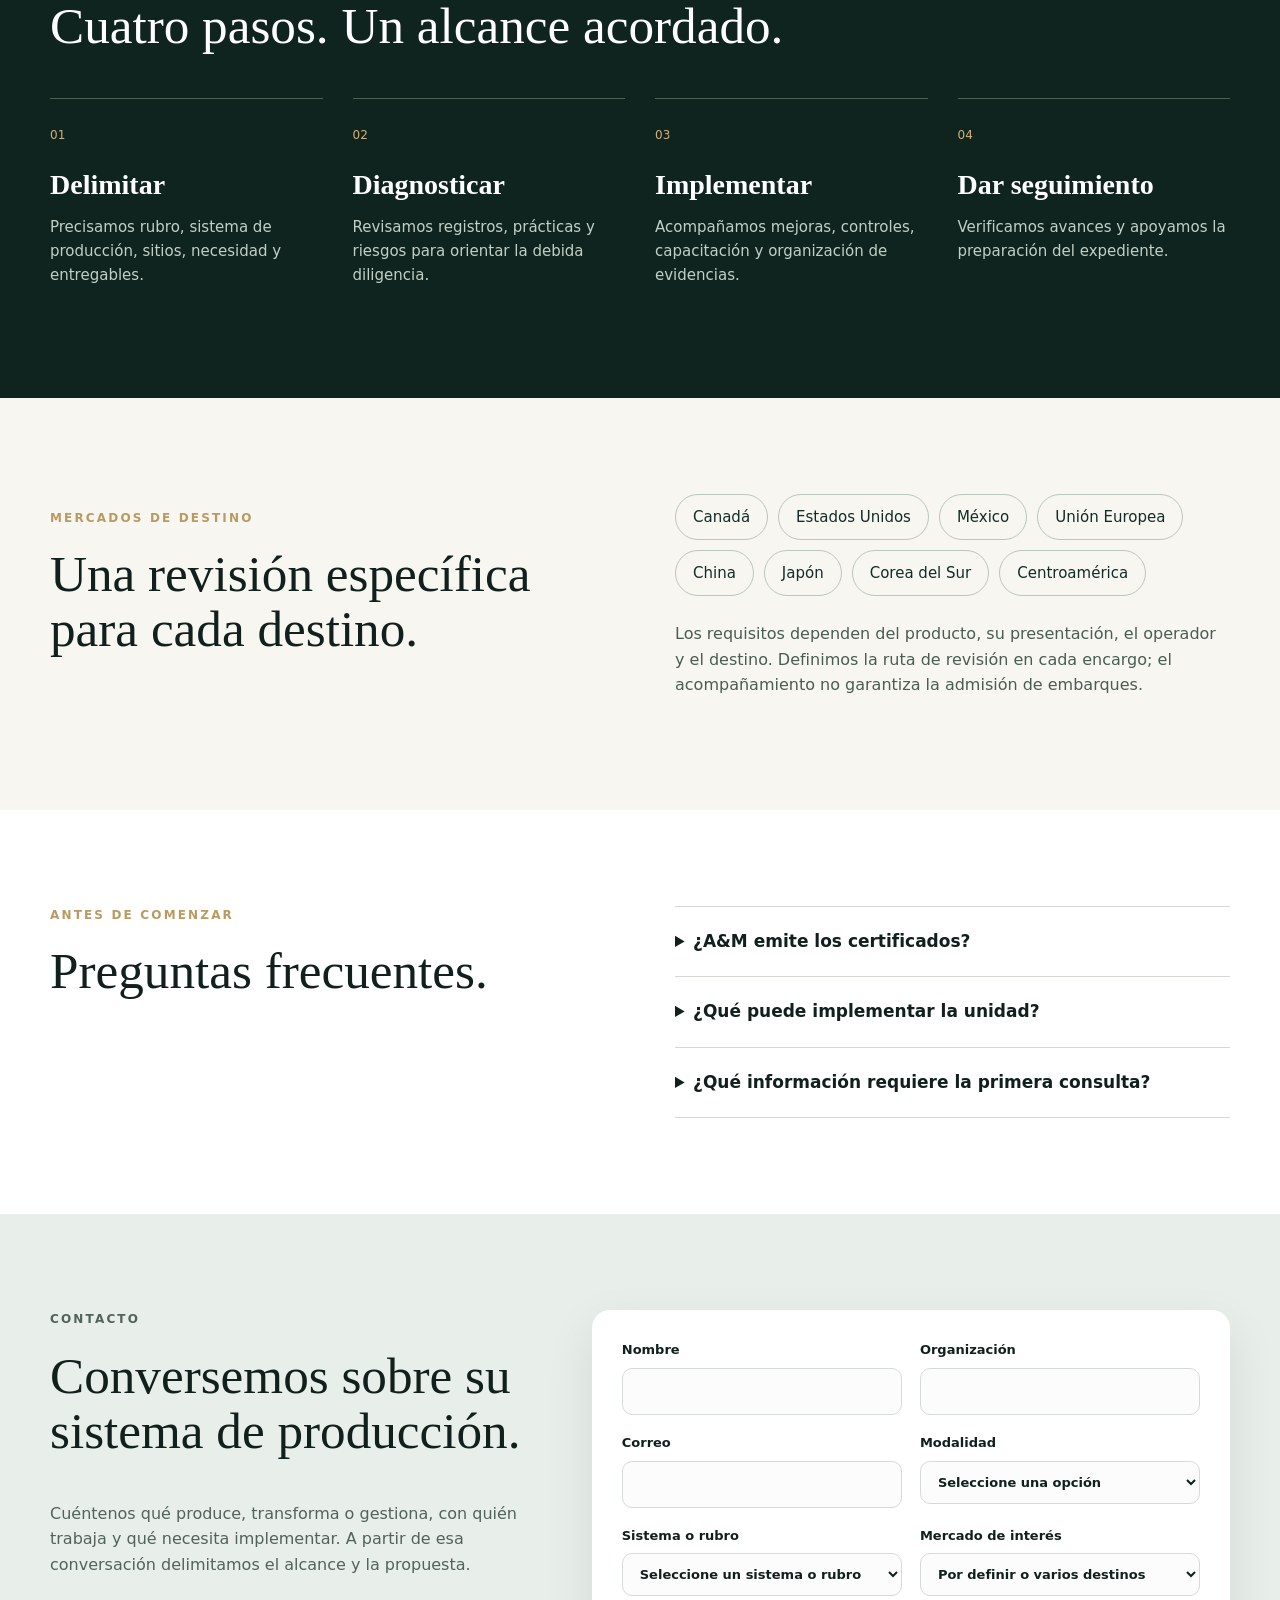
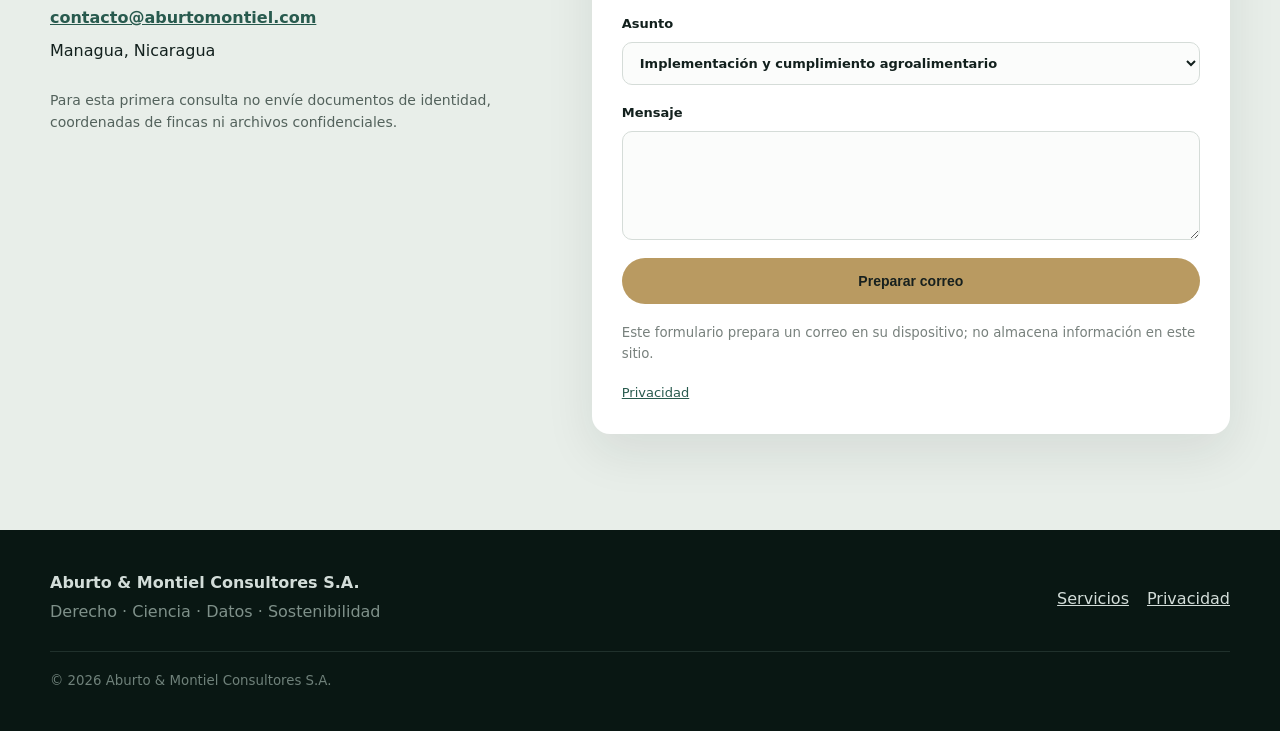
==== commit a5ecb668: "feat: Unidad de Implementacion Agroalimentaria, debida diligencia y alcance forestal" ====
--- a/agroalimentario.html
+++ b/agroalimentario.html
@@ -1,48 +1,59 @@
 <!doctype html>
 <html lang="es"><head><meta charset="utf-8"><meta name="viewport" content="width=device-width,initial-scale=1">
-<title>Café y cacao: certificaciones y cumplimiento | Aburto & Montiel</title>
-<meta name="description" content="Preparación para certificaciones, trazabilidad y cumplimiento agroalimentario en cadenas de café y cacao de Nicaragua. Atención a productores, cooperativas, exportadores y cooperación.">
+<title>Unidad de Implementación Agroalimentaria | Aburto & Montiel</title>
+<meta name="description" content="Implementación, debida diligencia y trazabilidad para el sistema agroalimentario de Nicaragua y los sectores forestal, agroforestal y silvícola.">
+<link rel="canonical" href="https://aburtomontiel.com/agroalimentario.html">
+<meta property="og:type" content="website">
+<meta property="og:locale" content="es_NI">
+<meta property="og:site_name" content="Aburto & Montiel Consultores S.A.">
+<meta property="og:title" content="Unidad de Implementación Agroalimentaria | Aburto & Montiel">
+<meta property="og:description" content="Implementación, debida diligencia y trazabilidad para el sistema agroalimentario de Nicaragua y los sectores forestal, agroforestal y silvícola.">
+<meta property="og:url" content="https://aburtomontiel.com/agroalimentario.html">
+<meta property="og:image" content="https://aburtomontiel.com/assets/og-cover.svg">
+<meta name="twitter:card" content="summary">
+<meta name="twitter:title" content="Unidad de Implementación Agroalimentaria | Aburto & Montiel">
+<meta name="twitter:description" content="Implementación, debida diligencia y trazabilidad para el sistema agroalimentario de Nicaragua y los sectores forestal, agroforestal y silvícola.">
 <meta name="robots" content="noindex,nofollow"><meta name="theme-color" content="#132c27">
 <link rel="icon" href="assets/favicon.svg" type="image/svg+xml"><link rel="stylesheet" href="assets/styles.css"><link rel="stylesheet" href="assets/agroalimentario.css">
-<script defer src="assets/app.js"></script></head>
+<script defer src="assets/app.js?v=20261101-1"></script></head>
 <body class="agro-page"><a class="skip" href="#contenido">Saltar al contenido</a><header class="site-header"><div class="wrap nav-wrap"><a class="brand" href="index.html" aria-label="Aburto & Montiel Consultores S.A."><span class="brand-mark">A&M</span><span class="brand-text"><strong>Aburto & Montiel</strong><small>Consultores S.A.</small></span></a><button class="menu-btn" aria-expanded="false" aria-controls="nav">Menú</button><nav id="nav" class="nav" aria-label="Navegación principal"><a href="index.html#firma" data-i18n="navFirm">Firma</a><a href="index.html#servicios" data-i18n="navServices">Servicios</a><a href="#modalidades" data-i18n="agNavModes">Modalidades</a><a href="#metodo" data-i18n="agNavMethod">Cómo trabajamos</a><a href="#contacto" class="nav-cta" data-i18n="navContact">Contacto</a><button id="langToggle" class="lang" type="button" aria-label="Cambiar idioma">EN</button></nav></div></header>
 <main id="contenido">
 <section class="hero agro-hero"><div class="wrap hero-grid">
-<div><p class="eyebrow" data-i18n="agEyebrow">Unidad de Certificaciones y Cumplimiento Agroalimentario</p>
-<h1 data-i18n="agTitle">Café y cacao. Evidencia para avanzar.</h1>
-<p class="lead" data-i18n="agLead">Acompañamos a las cadenas de café y cacao de Nicaragua en su preparación para certificaciones y requisitos de compradores y mercados.</p>
+<div><p class="eyebrow" data-i18n="agEyebrow">Unidad de Implementación Agroalimentaria</p>
+<h1 data-i18n="agTitle">Sistema agroalimentario. Evidencia para avanzar.</h1>
+<p class="lead" data-i18n="agLead">Acompañamos la implementación, la debida diligencia y la trazabilidad en todo el sistema agroalimentario de Nicaragua, incluidos los sectores forestal, agroforestal y silvícola, según las necesidades y el alcance acordado.</p>
 <div class="actions"><a class="btn primary" href="#modalidades" data-i18n="agChoose">Encuentre su modalidad</a><a class="btn ghost" href="#metodo" data-i18n="agSeeMethod">Conozca el proceso</a></div>
-<p class="agro-origin" data-i18n="agOrigin">Nicaragua · Producción, acopio y cadena de suministro</p></div>
-<aside class="agro-evidence" aria-labelledby="evidenceTitle"><p class="eyebrow" data-i18n="agEvidenceEyebrow">Del requisito a la evidencia</p><h2 id="evidenceTitle" data-i18n="agEvidenceTitle">Una ruta clara para cada cadena.</h2>
-<div class="agro-evidence-row"><span aria-hidden="true">01</span><div><strong data-i18n="agEv1">Requisitos identificados</strong><p data-i18n="agEv1p">Según producto, presentación y destino.</p></div></div>
+<p class="agro-origin" data-i18n="agOrigin">Nicaragua · Producción, transformación y cadenas de valor</p></div>
+<aside class="agro-evidence" aria-labelledby="evidenceTitle"><p class="eyebrow" data-i18n="agEvidenceEyebrow">Del requisito a la evidencia</p><h2 id="evidenceTitle" data-i18n="agEvidenceTitle">Una ruta clara para cada sistema.</h2>
+<div class="agro-evidence-row"><span aria-hidden="true">01</span><div><strong data-i18n="agEv1">Requisitos identificados</strong><p data-i18n="agEv1p">Según rubro, unidad de producción y destino.</p></div></div>
 <div class="agro-evidence-row"><span aria-hidden="true">02</span><div><strong data-i18n="agEv2">Brechas y acciones</strong><p data-i18n="agEv2p">Responsables, prioridades y próximos pasos.</p></div></div>
 <div class="agro-evidence-row"><span aria-hidden="true">03</span><div><strong data-i18n="agEv3">Un expediente trazable</strong><p data-i18n="agEv3p">Registros organizados y evidencias verificables.</p></div></div>
 </aside></div></section>
-<section class="section light agro-intro"><div class="wrap two-col"><div><p class="eyebrow" data-i18n="agFocus">Nuestro enfoque</p><h2 data-i18n="agFocusTitle">Claridad técnica. Respaldo jurídico.</h2></div><div class="prose"><p data-i18n="agFocusP">Integramos análisis de requisitos, organización documental y acompañamiento técnico para convertir obligaciones y expectativas comerciales en un plan de trabajo concreto.</p><p class="agro-scope-note" data-i18n="agBoundary">La emisión de certificados y autorizaciones corresponde a las autoridades u organismos competentes. Nuestro servicio se centra en la preparación y el acompañamiento.</p></div></div></section>
+<section class="section light agro-intro"><div class="wrap two-col"><div><p class="eyebrow" data-i18n="agFocus">Nuestra motivación</p><h2 data-i18n="agFocusTitle">Unir capacidades. Acompañar a quienes producen.</h2></div><div class="prose"><p data-i18n="agFocusP">Nos une el respeto por quienes producen y por las familias que dependen del campo y de los bosques. Reunimos especialidades jurídicas, técnicas y de gestión para que ese esfuerzo encuentre respaldo, confianza y oportunidades. De esa motivación nace una oferta integrada: acompañamiento directo a productores y cooperativas, y programas de implementación para corporaciones agroalimentarias, exportadores y cooperación.</p><p class="agro-scope-note" data-i18n="agBoundary">La emisión de certificados y autorizaciones corresponde a las autoridades u organismos competentes. Nuestro servicio se centra en la preparación y el acompañamiento.</p></div></div></section>
 <section id="modalidades" class="section"><div class="wrap"><p class="eyebrow" data-i18n="agModesEyebrow">Dos formas de trabajar juntos</p><div class="section-head"><h2 data-i18n="agModesTitle">Una oferta que se adapta a su organización.</h2><p data-i18n="agModesP">El alcance se acuerda según la cadena, los sitios, el mercado y la información disponible.</p></div>
 <div class="agro-mode-grid">
-<article class="agro-mode"><p class="agro-label" data-i18n="agDirectLabel">Contratación directa</p><h3 data-i18n="agDirectTitle">Productores y cooperativas</h3><p data-i18n="agDirectP">Para organizar su cumplimiento y preparar su operación ante una certificación o una solicitud concreta del comprador.</p><ul><li data-i18n="agDirect1">Diagnóstico de brechas y plan de acción.</li><li data-i18n="agDirect2">Registros de finca, organización y lotes.</li><li data-i18n="agDirect3">Formación y seguimiento de mejoras.</li></ul><a class="btn academic-outline" href="#contacto" data-inquiry="directa" data-i18n="agDirectCta">Soy productor o cooperativa</a></article>
-<article class="agro-mode agro-mode-institution"><p class="agro-label" data-i18n="agInstLabel">Contratación institucional</p><h3 data-i18n="agInstTitle">Exportadores y organismos de cooperación</h3><p data-i18n="agInstP">Para estructurar programas de preparación y cumplimiento con grupos de proveedores, productores o cooperativas.</p><ul><li data-i18n="agInst1">Línea base y plan de intervención por grupo.</li><li data-i18n="agInst2">Instrumentos comunes y acompañamiento en campo.</li><li data-i18n="agInst3">Seguimiento de avances e informes agregados.</li></ul><a class="btn academic-outline" href="#contacto" data-inquiry="institucional" data-i18n="agInstCta">Represento un exportador u organismo</a></article>
+<article class="agro-mode"><p class="agro-label" data-i18n="agDirectLabel">Contratación directa</p><h3 data-i18n="agDirectTitle">Productores y cooperativas</h3><p data-i18n="agDirectP">Para implementar mejoras y medidas de debida diligencia en sus unidades y sistemas de producción, y responder a requisitos de compradores, mercados o certificaciones.</p><ul><li data-i18n="agDirect1">Diagnóstico, debida diligencia y plan de acción.</li><li data-i18n="agDirect2">Registros de predios, producción y trazabilidad.</li><li data-i18n="agDirect3">Implementación, formación y seguimiento de mejoras.</li></ul><a class="btn academic-outline" href="#contacto" data-inquiry="directa" data-i18n="agDirectCta">Soy productor o cooperativa</a></article>
+<article class="agro-mode agro-mode-institution"><p class="agro-label" data-i18n="agInstLabel">Contratación institucional</p><h3 data-i18n="agInstTitle">Corporaciones, exportadores y cooperación</h3><p data-i18n="agInstP">Para corporaciones agroalimentarias, exportadores y organismos de cooperación que impulsan programas de implementación y debida diligencia con productores, cooperativas o redes de proveedores.</p><ul><li data-i18n="agInst1">Línea base y plan de implementación por grupo.</li><li data-i18n="agInst2">Debida diligencia y acompañamiento en campo.</li><li data-i18n="agInst3">Seguimiento de avances e informes agregados.</li></ul><a class="btn academic-outline" href="#contacto" data-inquiry="institucional" data-i18n="agInstCta">Represento una empresa u organismo</a></article>
 </div></div></section>
-<section class="section light"><div class="wrap"><p class="eyebrow" data-i18n="agServicesEyebrow">Áreas de acompañamiento</p><h2 class="agro-section-title" data-i18n="agServicesTitle">De la preparación al seguimiento.</h2><div class="agro-service-grid">
-<article class="agro-service"><span class="agro-index">01</span><h3 data-i18n="agS1">Diagnóstico y cumplimiento</h3><p data-i18n="agS1p">Identificación de requisitos legales, de mercado y del comprador; evaluación de brechas y prioridades.</p></article><article class="agro-service"><span class="agro-index">02</span><h3 data-i18n="agS2">Preparación para certificaciones</h3><p data-i18n="agS2p">Selección de la ruta pertinente, organización de evidencias y acompañamiento ante la evaluación externa.</p></article><article class="agro-service"><span class="agro-index">03</span><h3 data-i18n="agS3">Trazabilidad de la cadena</h3><p data-i18n="agS3p">Organización de datos de productores, parcelas y lotes; revisión de movimientos y balances de volumen.</p></article><article class="agro-service"><span class="agro-index">04</span><h3 data-i18n="agS4">Formación y mejora continua</h3><p data-i18n="agS4p">Capacitación práctica, seguimiento de acciones y revisión de cambios en los requisitos aplicables.</p></article>
+<section class="section light"><div class="wrap"><p class="eyebrow" data-i18n="agServicesEyebrow">Áreas de acompañamiento</p><h2 class="agro-section-title" data-i18n="agServicesTitle">De la evaluación a la implementación.</h2><div class="agro-service-grid">
+<article class="agro-service"><span class="agro-index">01</span><h3 data-i18n="agS1">Implementación y debida diligencia</h3><p data-i18n="agS1p">Diagnóstico y puesta en práctica de medidas de debida diligencia en unidades y sistemas de producción: revisión de riesgos, documentación, acciones y seguimiento.</p></article><article class="agro-service"><span class="agro-index">02</span><h3 data-i18n="agS2">Preparación para certificaciones</h3><p data-i18n="agS2p">Implementación de controles, organización de evidencias y preparación para evaluaciones externas, conforme al rubro, la operación y el esquema aplicable.</p></article><article class="agro-service"><span class="agro-index">03</span><h3 data-i18n="agS3">Trazabilidad de la cadena</h3><p data-i18n="agS3p">Organización de información de productores, predios, unidades de producción y lotes; seguimiento de origen, movimientos y balances.</p></article><article class="agro-service"><span class="agro-index">04</span><h3 data-i18n="agS4">Formación y mejora continua</h3><p data-i18n="agS4p">Capacitación práctica, seguimiento de acciones y revisión de cambios en los requisitos aplicables.</p></article>
 </div></div></section>
 <section id="metodo" class="section dark agro-method"><div class="wrap"><p class="eyebrow" data-i18n="agMethodEyebrow">Cómo trabajamos</p><h2 data-i18n="agMethodTitle">Cuatro pasos. Un alcance acordado.</h2><ol class="agro-steps">
-<li><h3 data-i18n="agStep1">Delimitar</h3><p data-i18n="agStep1p">Precisamos producto, sitios, destino, necesidad y entregables.</p></li><li><h3 data-i18n="agStep2">Diagnosticar</h3><p data-i18n="agStep2p">Revisamos registros y prácticas para identificar brechas.</p></li><li><h3 data-i18n="agStep3">Preparar</h3><p data-i18n="agStep3p">Acompañamos acciones, capacitación y organización de evidencias.</p></li><li><h3 data-i18n="agStep4">Dar seguimiento</h3><p data-i18n="agStep4p">Verificamos avances y apoyamos la preparación del expediente.</p></li>
+<li><h3 data-i18n="agStep1">Delimitar</h3><p data-i18n="agStep1p">Precisamos rubro, sistema de producción, sitios, necesidad y entregables.</p></li><li><h3 data-i18n="agStep2">Diagnosticar</h3><p data-i18n="agStep2p">Revisamos registros, prácticas y riesgos para orientar la debida diligencia.</p></li><li><h3 data-i18n="agStep3">Implementar</h3><p data-i18n="agStep3p">Acompañamos mejoras, controles, capacitación y organización de evidencias.</p></li><li><h3 data-i18n="agStep4">Dar seguimiento</h3><p data-i18n="agStep4p">Verificamos avances y apoyamos la preparación del expediente.</p></li>
 </ol></div></section>
 <section class="section agro-markets"><div class="wrap two-col"><div><p class="eyebrow" data-i18n="agMarketsEyebrow">Mercados de destino</p><h2 data-i18n="agMarketsTitle">Una revisión específica para cada destino.</h2></div><div><ul class="agro-market-list" aria-label="Mercados meta"><li data-i18n="agCA">Canadá</li><li data-i18n="agUS">Estados Unidos</li><li data-i18n="agMX">México</li><li data-i18n="agEU">Unión Europea</li><li data-i18n="agCN">China</li><li data-i18n="agJP">Japón</li><li data-i18n="agKR">Corea del Sur</li><li data-i18n="agCentralAmerica">Centroamérica</li></ul><p class="agro-market-note" data-i18n="agMarketsP">Los requisitos dependen del producto, su presentación, el operador y el destino. Definimos la ruta de revisión en cada encargo; el acompañamiento no garantiza la admisión de embarques.</p></div></div></section>
 <section class="section light agro-faq"><div class="wrap two-col"><div><p class="eyebrow" data-i18n="agFaqEyebrow">Antes de comenzar</p><h2 data-i18n="agFaqTitle">Preguntas frecuentes.</h2></div><div>
-<details><summary data-i18n="agQ1">¿A&M emite los certificados?</summary><p data-i18n="agQ1p">A&M acompaña la preparación, la implementación y la organización de evidencias. La decisión y emisión corresponden a la autoridad u organismo certificador competente.</p></details><details><summary data-i18n="agQ2">¿Qué certificación necesita mi organización?</summary><p data-i18n="agQ2p">Depende del producto, el comprador, el mercado y la viabilidad de implementación. El diagnóstico permite identificar una ruta pertinente antes de comprometer recursos.</p></details><details><summary data-i18n="agQ3">¿Qué información requiere la primera consulta?</summary><p data-i18n="agQ3p">Basta indicar su organización, rubro, mercado y necesidad. La documentación detallada se solicita después de delimitar el encargo y acordar su tratamiento confidencial.</p></details>
+<details><summary data-i18n="agQ1">¿A&M emite los certificados?</summary><p data-i18n="agQ1p">A&M acompaña la preparación, la implementación y la organización de evidencias. La decisión y emisión corresponden a la autoridad u organismo certificador competente.</p></details><details><summary data-i18n="agQ2">¿Qué puede implementar la unidad?</summary><p data-i18n="agQ2p">Según el diagnóstico y el alcance acordado, apoyamos controles, trazabilidad, medidas de debida diligencia y preparación para certificaciones en rubros actuales y emergentes del sistema agroalimentario, incluidos los sectores forestal, agroforestal y silvícola.</p></details><details><summary data-i18n="agQ3">¿Qué información requiere la primera consulta?</summary><p data-i18n="agQ3p">Basta indicar su organización, rubro o sistema de producción, mercado de interés si está definido y necesidad. La documentación detallada se solicita después de delimitar el encargo y acordar su tratamiento confidencial.</p></details>
 </div></div></section>
-<section id="contacto" class="section contact"><div class="wrap contact-grid"><div><p class="eyebrow" data-i18n="contactEyebrow">Contacto</p><h2 data-i18n="agContactTitle">Conversemos sobre su cadena.</h2><p data-i18n="agContactP">Cuéntenos qué produce o con quién trabaja, el mercado que le interesa y el resultado que necesita. A partir de esa conversación delimitamos el alcance y la propuesta.</p><div class="contact-links"><a id="emailLink" href="mailto:contacto@aburtomontiel.com">contacto@aburtomontiel.com</a><a id="whatsappLink" href="#" target="_blank" rel="noopener">WhatsApp</a><span>Managua, Nicaragua</span></div><p class="agro-contact-note" data-i18n="agContactNote">Para esta primera consulta no envíe documentos de identidad, coordenadas de fincas ni archivos confidenciales.</p></div>
+<section id="contacto" class="section contact"><div class="wrap contact-grid"><div><p class="eyebrow" data-i18n="contactEyebrow">Contacto</p><h2 data-i18n="agContactTitle">Conversemos sobre su sistema de producción.</h2><p data-i18n="agContactP">Cuéntenos qué produce, transforma o gestiona, con quién trabaja y qué necesita implementar. A partir de esa conversación delimitamos el alcance y la propuesta.</p><div class="contact-links"><a id="emailLink" href="mailto:contacto@aburtomontiel.com">contacto@aburtomontiel.com</a><a id="whatsappLink" href="#" target="_blank" rel="noopener">WhatsApp</a><span>Managua, Nicaragua</span></div><p class="agro-contact-note" data-i18n="agContactNote">Para esta primera consulta no envíe documentos de identidad, coordenadas de fincas ni archivos confidenciales.</p></div>
 <form id="contactForm" class="contact-form">
 <label><span data-i18n="fName">Nombre</span><input name="name" required autocomplete="name" maxlength="150"></label>
 <label><span data-i18n="fOrg">Organización</span><input name="organization" autocomplete="organization" maxlength="200"></label>
 <label><span data-i18n="fEmail">Correo</span><input type="email" name="email" required autocomplete="email" maxlength="254"></label>
-<label><span data-i18n="agModeField">Modalidad</span><select name="modality"><option value="" data-i18n="agSelectMode">Seleccione una opción</option><option value="directa" data-i18n="agModeDirect">Productor o cooperativa</option><option value="institucional" data-i18n="agModeInst">Exportador u organismo</option><option value="por-definir" data-i18n="agModeUnsure">Por definir</option></select></label>
-<label><span data-i18n="agProductField">Rubro</span><select name="product"><option value="" data-i18n="agSelectProduct">Seleccione un rubro</option><option value="cafe" data-i18n="agCoffee">Café</option><option value="cacao" data-i18n="agCocoa">Cacao</option><option value="ambos" data-i18n="agBoth">Café y cacao</option><option value="otro" data-i18n="agOther">Otro rubro: consultar alcance</option></select></label>
+<label><span data-i18n="agModeField">Modalidad</span><select name="modality"><option value="" data-i18n="agSelectMode">Seleccione una opción</option><option value="directa" data-i18n="agModeDirect">Productor o cooperativa</option><option value="institucional" data-i18n="agModeInst">Corporación, exportador u organismo</option><option value="por-definir" data-i18n="agModeUnsure">Por definir</option></select></label>
+<label><span data-i18n="agProductField">Sistema o rubro</span><select name="product"><option value="" data-i18n="agSelectProduct">Seleccione un sistema o rubro</option><option value="sistema-agroalimentario" data-i18n="agSystem">Sistema agroalimentario</option><option value="agricola" data-i18n="agAgriculture">Producción agrícola</option><option value="pecuario" data-i18n="agLivestock">Producción pecuaria</option><option value="pesca-acuicultura" data-i18n="agAquaculture">Pesca y acuicultura</option><option value="transformacion" data-i18n="agProcessing">Transformación y alimentos</option><option value="forestal" data-i18n="agForestry">Sector forestal</option><option value="agroforestal" data-i18n="agAgroforestry">Sistema agroforestal</option><option value="silvicola" data-i18n="agSilviculture">Sistema silvícola</option><option value="varios" data-i18n="agMultiple">Varios sistemas o rubros</option><option value="otro" data-i18n="agEmerging">Otro rubro actual o emergente</option></select></label>
 <label><span data-i18n="agMarketField">Mercado de interés</span><select name="market"><option value="" data-i18n="agSelectMarket">Por definir o varios destinos</option><option value="Canadá" data-i18n="agCA">Canadá</option><option value="Estados Unidos" data-i18n="agUS">Estados Unidos</option><option value="México" data-i18n="agMX">México</option><option value="Unión Europea" data-i18n="agEU">Unión Europea</option><option value="China" data-i18n="agCN">China</option><option value="Japón" data-i18n="agJP">Japón</option><option value="Corea del Sur" data-i18n="agKR">Corea del Sur</option><option value="Centroamérica" data-i18n="agCentralAmerica">Centroamérica</option></select></label>
-<label class="full"><span data-i18n="fSubject">Asunto</span><select name="subject"><option value="Cumplimiento agroalimentario" data-i18n="agSubject1">Preparación para certificaciones y cumplimiento</option><option value="Trazabilidad agroalimentaria" data-i18n="agSubject2">Trazabilidad de café y cacao</option><option value="Programa institucional agroalimentario" data-i18n="agSubject3">Programa institucional</option><option value="Diagnóstico agroalimentario" data-i18n="agSubject4">Diagnóstico inicial</option></select></label>
+<label class="full"><span data-i18n="fSubject">Asunto</span><select name="subject"><option value="Implementación agroalimentaria" data-i18n="agSubject1">Implementación y cumplimiento agroalimentario</option><option value="Trazabilidad de sistemas y cadenas" data-i18n="agSubject2">Trazabilidad de sistemas y cadenas</option><option value="Programa institucional agroalimentario" data-i18n="agSubject3">Programa institucional</option><option value="Debida diligencia" data-i18n="agSubject4">Debida diligencia</option><option value="Diagnóstico agroalimentario" data-i18n="agSubject5">Diagnóstico inicial</option></select></label>
 <label class="full"><span data-i18n="fMessage">Mensaje</span><textarea name="message" rows="4" required maxlength="3000"></textarea></label>
 <button class="btn primary full" type="submit" data-i18n="fSend">Preparar correo</button><small class="full" data-i18n="privacyNote">Este formulario prepara un correo en su dispositivo; no almacena información en este sitio.</small><a class="agro-privacy full" href="privacidad.html" data-i18n="privacy">Privacidad</a>
 </form></div></section></main>
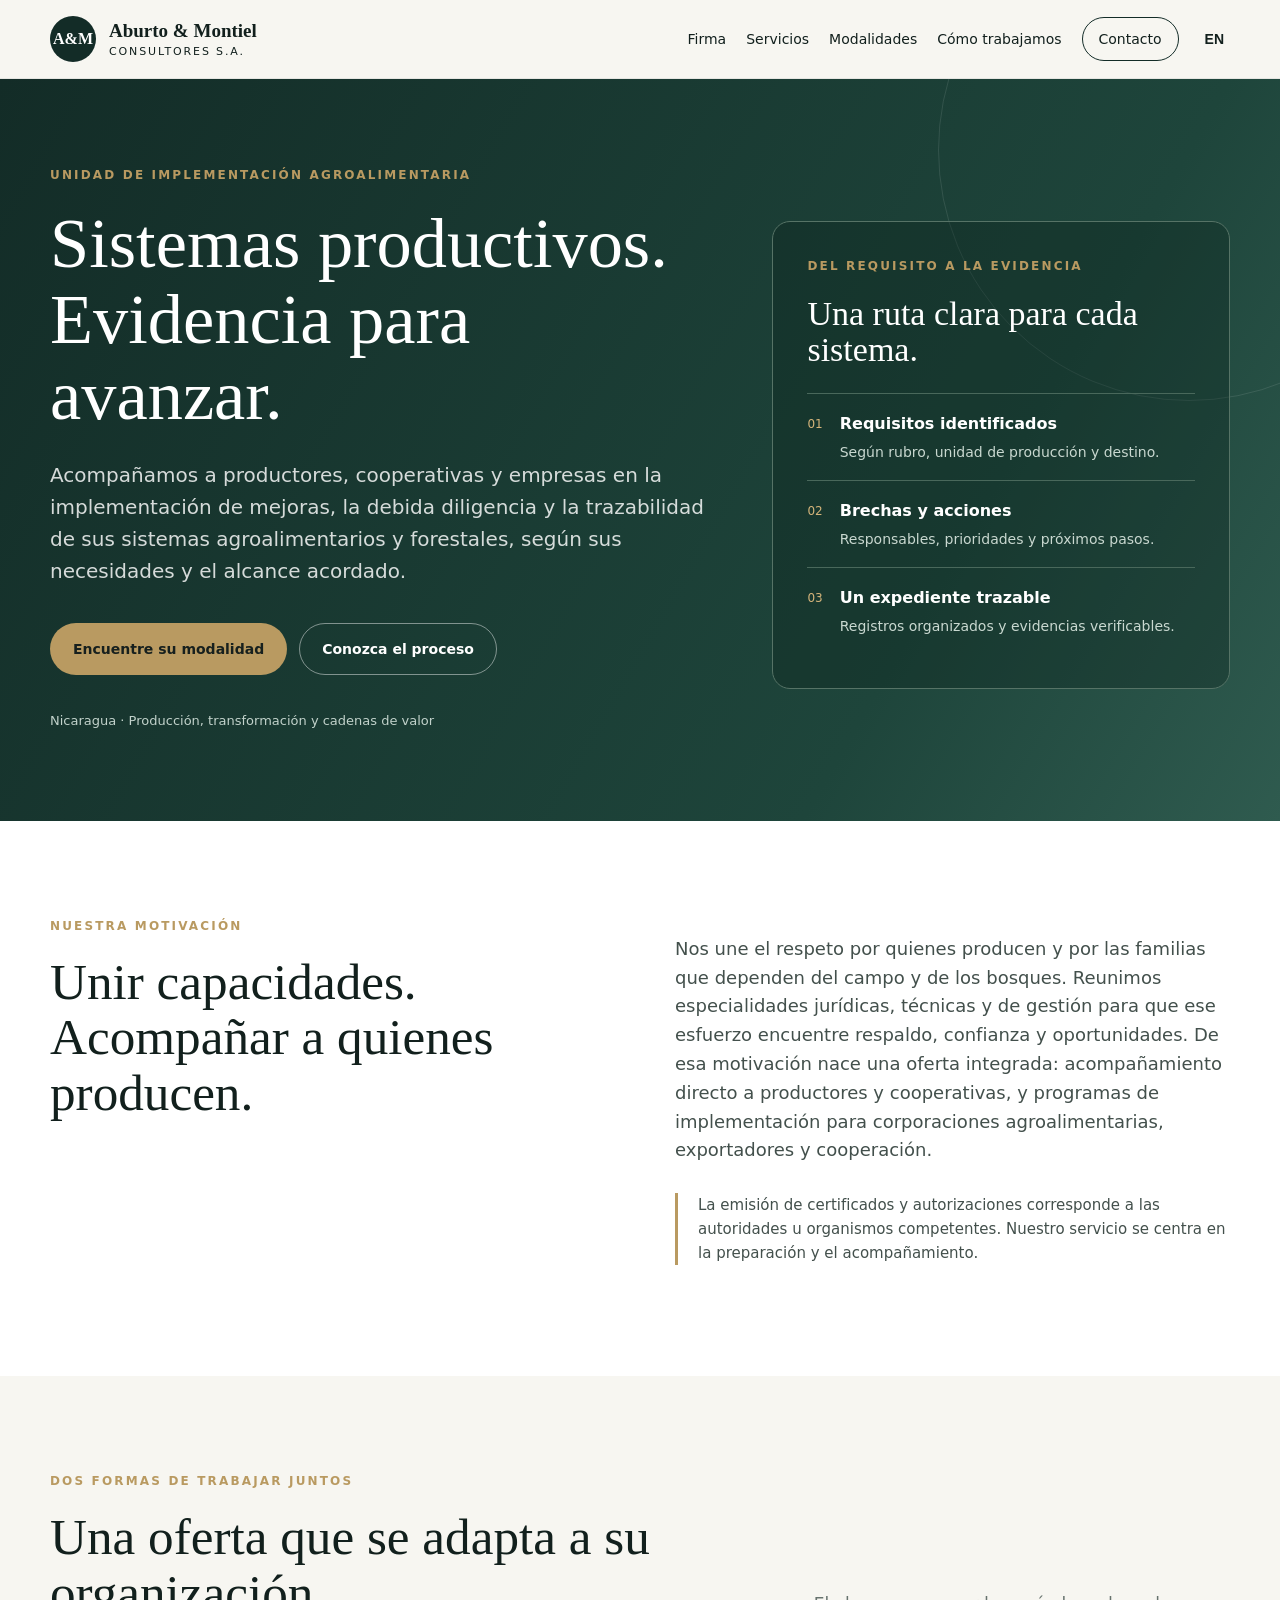
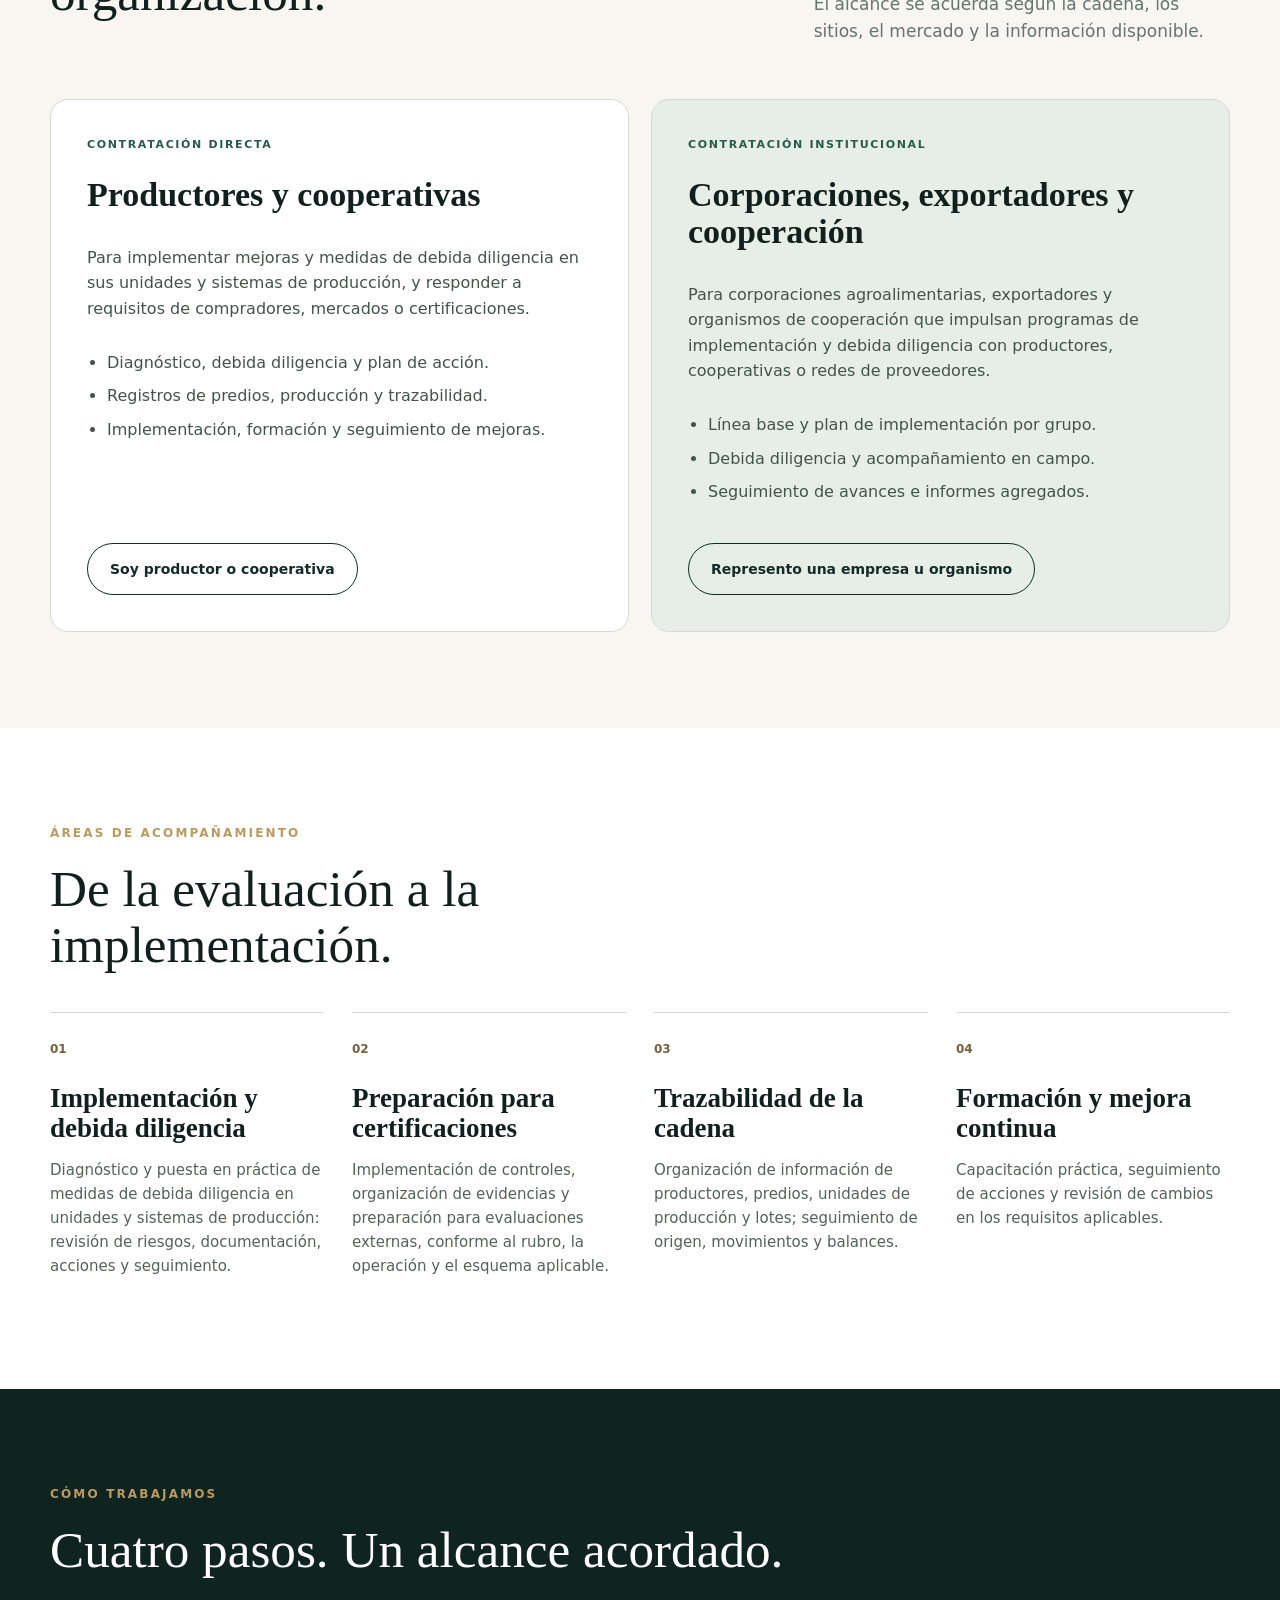
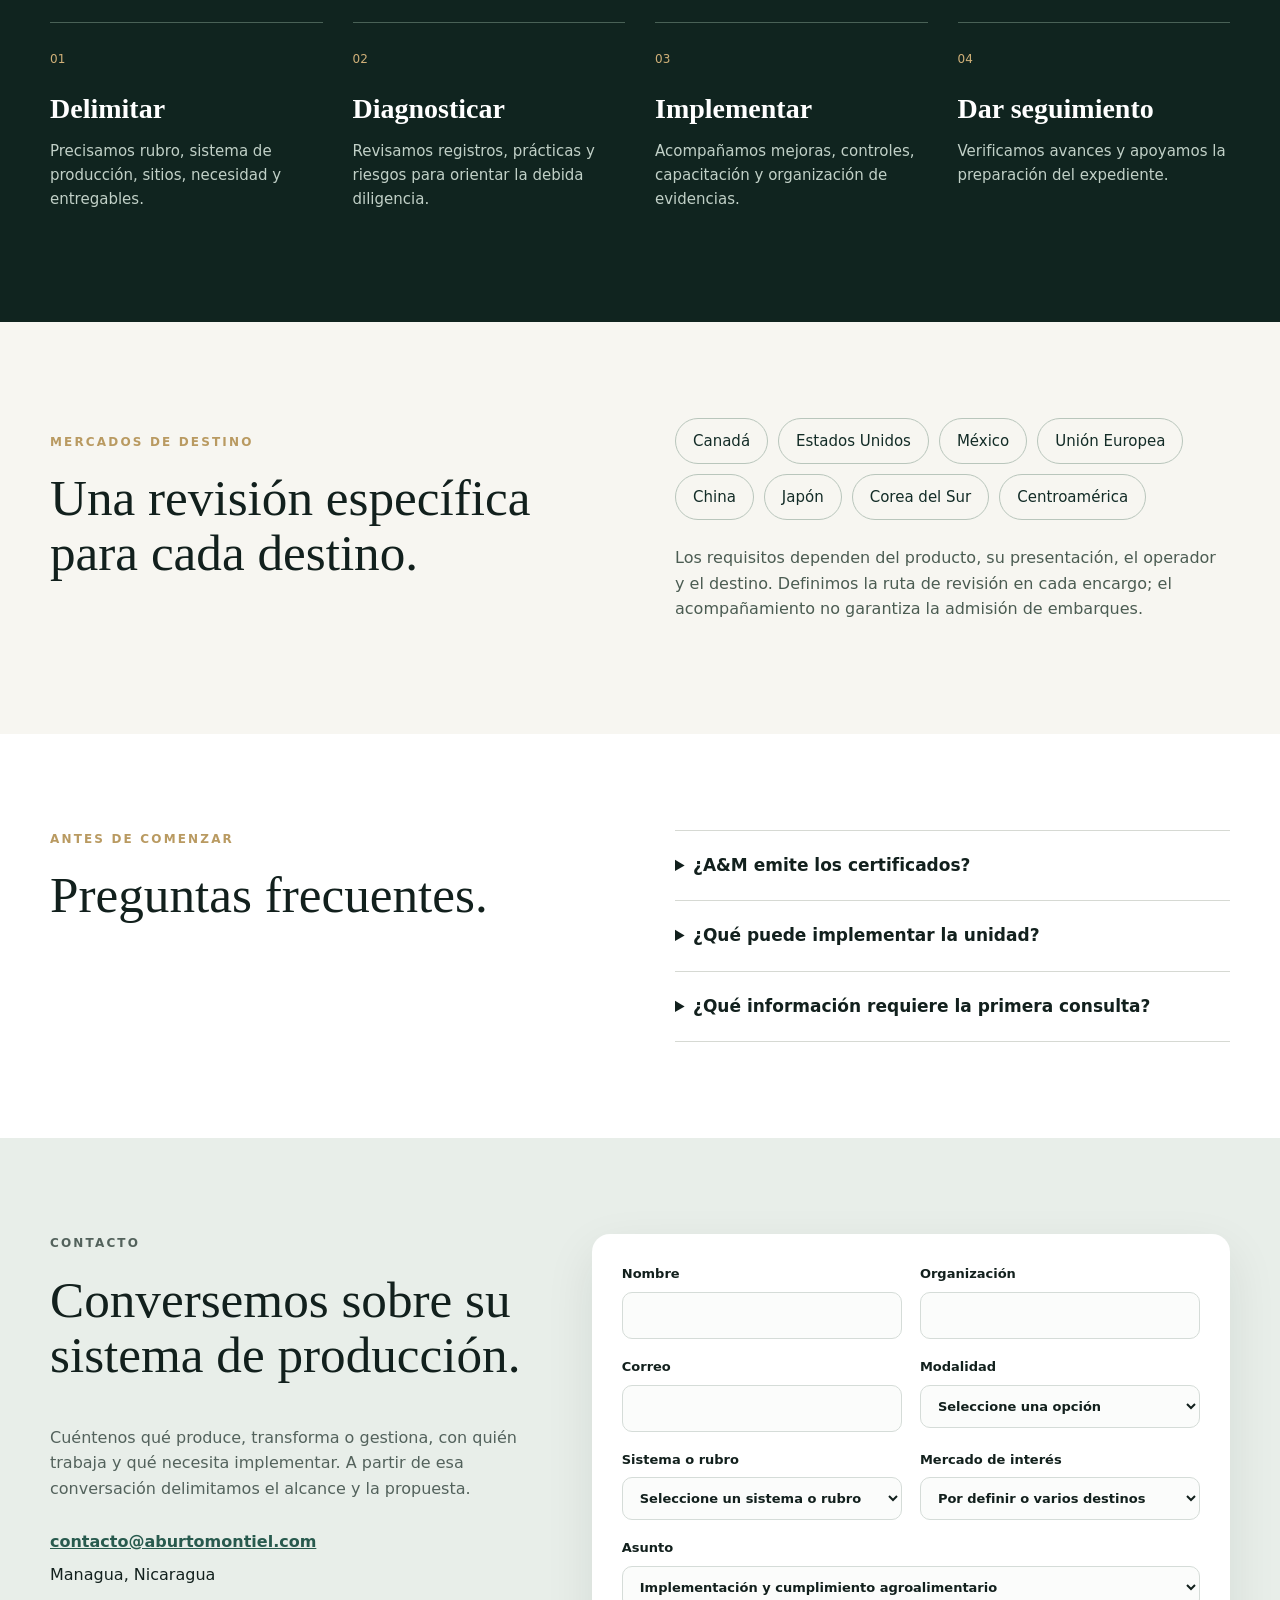
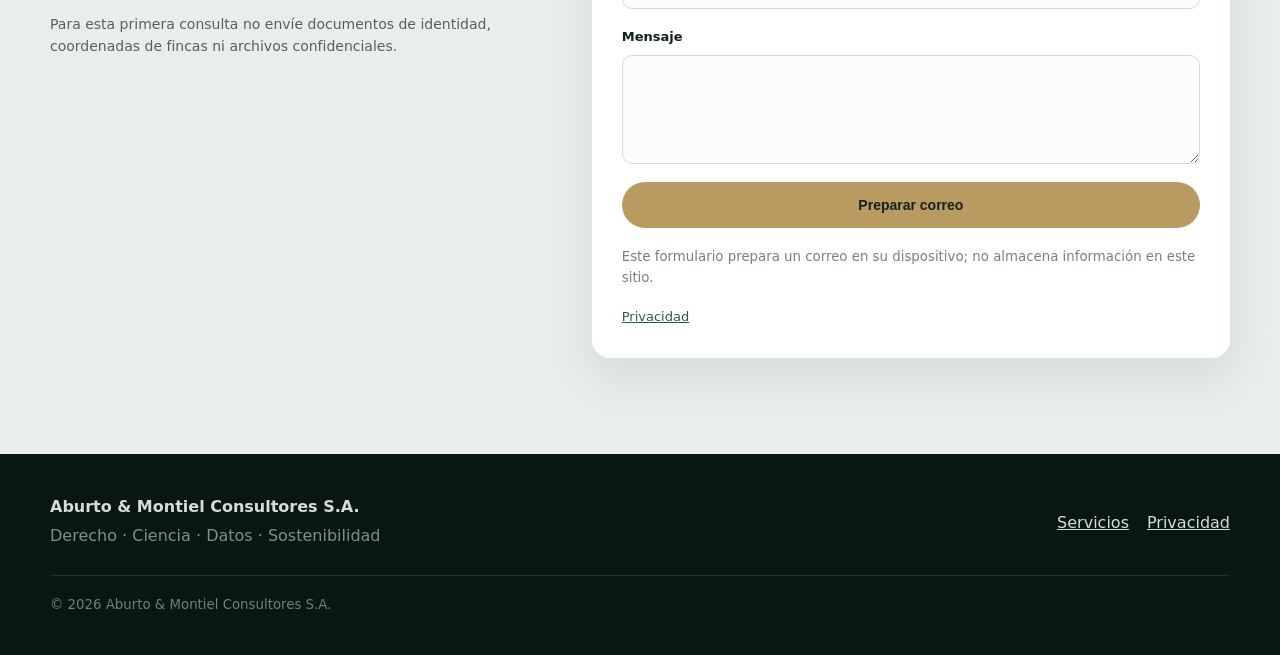
==== commit 2c1f289f: "fix: precisar sistemas agroalimentarios y forestales y unificar formulario v0.4" ====
--- a/agroalimentario.html
+++ b/agroalimentario.html
@@ -1,27 +1,27 @@
 <!doctype html>
 <html lang="es"><head><meta charset="utf-8"><meta name="viewport" content="width=device-width,initial-scale=1">
 <title>Unidad de Implementación Agroalimentaria | Aburto & Montiel</title>
-<meta name="description" content="Implementación, debida diligencia y trazabilidad para el sistema agroalimentario de Nicaragua y los sectores forestal, agroforestal y silvícola.">
+<meta name="description" content="Implementación, debida diligencia y trazabilidad para sistemas agroalimentarios y forestales de Nicaragua.">
 <link rel="canonical" href="https://aburtomontiel.com/agroalimentario.html">
 <meta property="og:type" content="website">
 <meta property="og:locale" content="es_NI">
 <meta property="og:site_name" content="Aburto & Montiel Consultores S.A.">
 <meta property="og:title" content="Unidad de Implementación Agroalimentaria | Aburto & Montiel">
-<meta property="og:description" content="Implementación, debida diligencia y trazabilidad para el sistema agroalimentario de Nicaragua y los sectores forestal, agroforestal y silvícola.">
+<meta property="og:description" content="Implementación, debida diligencia y trazabilidad para sistemas agroalimentarios y forestales de Nicaragua.">
 <meta property="og:url" content="https://aburtomontiel.com/agroalimentario.html">
 <meta property="og:image" content="https://aburtomontiel.com/assets/og-cover.svg">
 <meta name="twitter:card" content="summary">
 <meta name="twitter:title" content="Unidad de Implementación Agroalimentaria | Aburto & Montiel">
-<meta name="twitter:description" content="Implementación, debida diligencia y trazabilidad para el sistema agroalimentario de Nicaragua y los sectores forestal, agroforestal y silvícola.">
+<meta name="twitter:description" content="Implementación, debida diligencia y trazabilidad para sistemas agroalimentarios y forestales de Nicaragua.">
 <meta name="robots" content="noindex,nofollow"><meta name="theme-color" content="#132c27">
 <link rel="icon" href="assets/favicon.svg" type="image/svg+xml"><link rel="stylesheet" href="assets/styles.css"><link rel="stylesheet" href="assets/agroalimentario.css">
-<script defer src="assets/app.js?v=20261101-1"></script></head>
+<script defer src="assets/app.js?v=20261101-2"></script></head>
 <body class="agro-page"><a class="skip" href="#contenido">Saltar al contenido</a><header class="site-header"><div class="wrap nav-wrap"><a class="brand" href="index.html" aria-label="Aburto & Montiel Consultores S.A."><span class="brand-mark">A&M</span><span class="brand-text"><strong>Aburto & Montiel</strong><small>Consultores S.A.</small></span></a><button class="menu-btn" aria-expanded="false" aria-controls="nav">Menú</button><nav id="nav" class="nav" aria-label="Navegación principal"><a href="index.html#firma" data-i18n="navFirm">Firma</a><a href="index.html#servicios" data-i18n="navServices">Servicios</a><a href="#modalidades" data-i18n="agNavModes">Modalidades</a><a href="#metodo" data-i18n="agNavMethod">Cómo trabajamos</a><a href="#contacto" class="nav-cta" data-i18n="navContact">Contacto</a><button id="langToggle" class="lang" type="button" aria-label="Cambiar idioma">EN</button></nav></div></header>
 <main id="contenido">
 <section class="hero agro-hero"><div class="wrap hero-grid">
 <div><p class="eyebrow" data-i18n="agEyebrow">Unidad de Implementación Agroalimentaria</p>
-<h1 data-i18n="agTitle">Sistema agroalimentario. Evidencia para avanzar.</h1>
-<p class="lead" data-i18n="agLead">Acompañamos la implementación, la debida diligencia y la trazabilidad en todo el sistema agroalimentario de Nicaragua, incluidos los sectores forestal, agroforestal y silvícola, según las necesidades y el alcance acordado.</p>
+<h1 data-i18n="agTitle">Sistemas productivos. Evidencia para avanzar.</h1>
+<p class="lead" data-i18n="agLead">Acompañamos a productores, cooperativas y empresas en la implementación de mejoras, la debida diligencia y la trazabilidad de sus sistemas agroalimentarios y forestales, según sus necesidades y el alcance acordado.</p>
 <div class="actions"><a class="btn primary" href="#modalidades" data-i18n="agChoose">Encuentre su modalidad</a><a class="btn ghost" href="#metodo" data-i18n="agSeeMethod">Conozca el proceso</a></div>
 <p class="agro-origin" data-i18n="agOrigin">Nicaragua · Producción, transformación y cadenas de valor</p></div>
 <aside class="agro-evidence" aria-labelledby="evidenceTitle"><p class="eyebrow" data-i18n="agEvidenceEyebrow">Del requisito a la evidencia</p><h2 id="evidenceTitle" data-i18n="agEvidenceTitle">Una ruta clara para cada sistema.</h2>
@@ -43,7 +43,7 @@
 </ol></div></section>
 <section class="section agro-markets"><div class="wrap two-col"><div><p class="eyebrow" data-i18n="agMarketsEyebrow">Mercados de destino</p><h2 data-i18n="agMarketsTitle">Una revisión específica para cada destino.</h2></div><div><ul class="agro-market-list" aria-label="Mercados meta"><li data-i18n="agCA">Canadá</li><li data-i18n="agUS">Estados Unidos</li><li data-i18n="agMX">México</li><li data-i18n="agEU">Unión Europea</li><li data-i18n="agCN">China</li><li data-i18n="agJP">Japón</li><li data-i18n="agKR">Corea del Sur</li><li data-i18n="agCentralAmerica">Centroamérica</li></ul><p class="agro-market-note" data-i18n="agMarketsP">Los requisitos dependen del producto, su presentación, el operador y el destino. Definimos la ruta de revisión en cada encargo; el acompañamiento no garantiza la admisión de embarques.</p></div></div></section>
 <section class="section light agro-faq"><div class="wrap two-col"><div><p class="eyebrow" data-i18n="agFaqEyebrow">Antes de comenzar</p><h2 data-i18n="agFaqTitle">Preguntas frecuentes.</h2></div><div>
-<details><summary data-i18n="agQ1">¿A&M emite los certificados?</summary><p data-i18n="agQ1p">A&M acompaña la preparación, la implementación y la organización de evidencias. La decisión y emisión corresponden a la autoridad u organismo certificador competente.</p></details><details><summary data-i18n="agQ2">¿Qué puede implementar la unidad?</summary><p data-i18n="agQ2p">Según el diagnóstico y el alcance acordado, apoyamos controles, trazabilidad, medidas de debida diligencia y preparación para certificaciones en rubros actuales y emergentes del sistema agroalimentario, incluidos los sectores forestal, agroforestal y silvícola.</p></details><details><summary data-i18n="agQ3">¿Qué información requiere la primera consulta?</summary><p data-i18n="agQ3p">Basta indicar su organización, rubro o sistema de producción, mercado de interés si está definido y necesidad. La documentación detallada se solicita después de delimitar el encargo y acordar su tratamiento confidencial.</p></details>
+<details><summary data-i18n="agQ1">¿A&M emite los certificados?</summary><p data-i18n="agQ1p">A&M acompaña la preparación, la implementación y la organización de evidencias. La decisión y emisión corresponden a la autoridad u organismo certificador competente.</p></details><details><summary data-i18n="agQ2">¿Qué puede implementar la unidad?</summary><p data-i18n="agQ2p">Apoyamos la implementación de controles, trazabilidad, medidas de debida diligencia y preparación para certificaciones en sistemas agroalimentarios y forestales, incluidos los sistemas agroforestales. El diagnóstico define las prioridades, los entregables y el alcance de cada encargo.</p></details><details><summary data-i18n="agQ3">¿Qué información requiere la primera consulta?</summary><p data-i18n="agQ3p">Basta indicar su organización, rubro o sistema de producción, mercado de interés si está definido y necesidad. La documentación detallada se solicita después de delimitar el encargo y acordar su tratamiento confidencial.</p></details>
 </div></div></section>
 <section id="contacto" class="section contact"><div class="wrap contact-grid"><div><p class="eyebrow" data-i18n="contactEyebrow">Contacto</p><h2 data-i18n="agContactTitle">Conversemos sobre su sistema de producción.</h2><p data-i18n="agContactP">Cuéntenos qué produce, transforma o gestiona, con quién trabaja y qué necesita implementar. A partir de esa conversación delimitamos el alcance y la propuesta.</p><div class="contact-links"><a id="emailLink" href="mailto:contacto@aburtomontiel.com">contacto@aburtomontiel.com</a><a id="whatsappLink" href="#" target="_blank" rel="noopener">WhatsApp</a><span>Managua, Nicaragua</span></div><p class="agro-contact-note" data-i18n="agContactNote">Para esta primera consulta no envíe documentos de identidad, coordenadas de fincas ni archivos confidenciales.</p></div>
 <form id="contactForm" class="contact-form">
@@ -51,7 +51,7 @@
 <label><span data-i18n="fOrg">Organización</span><input name="organization" autocomplete="organization" maxlength="200"></label>
 <label><span data-i18n="fEmail">Correo</span><input type="email" name="email" required autocomplete="email" maxlength="254"></label>
 <label><span data-i18n="agModeField">Modalidad</span><select name="modality"><option value="" data-i18n="agSelectMode">Seleccione una opción</option><option value="directa" data-i18n="agModeDirect">Productor o cooperativa</option><option value="institucional" data-i18n="agModeInst">Corporación, exportador u organismo</option><option value="por-definir" data-i18n="agModeUnsure">Por definir</option></select></label>
-<label><span data-i18n="agProductField">Sistema o rubro</span><select name="product"><option value="" data-i18n="agSelectProduct">Seleccione un sistema o rubro</option><option value="sistema-agroalimentario" data-i18n="agSystem">Sistema agroalimentario</option><option value="agricola" data-i18n="agAgriculture">Producción agrícola</option><option value="pecuario" data-i18n="agLivestock">Producción pecuaria</option><option value="pesca-acuicultura" data-i18n="agAquaculture">Pesca y acuicultura</option><option value="transformacion" data-i18n="agProcessing">Transformación y alimentos</option><option value="forestal" data-i18n="agForestry">Sector forestal</option><option value="agroforestal" data-i18n="agAgroforestry">Sistema agroforestal</option><option value="silvicola" data-i18n="agSilviculture">Sistema silvícola</option><option value="varios" data-i18n="agMultiple">Varios sistemas o rubros</option><option value="otro" data-i18n="agEmerging">Otro rubro actual o emergente</option></select></label>
+<label><span data-i18n="agProductField">Sistema o rubro</span><select name="product"><option value="" data-i18n="agSelectProduct">Seleccione un sistema o rubro</option><option value="sistema-agroalimentario" data-i18n="agSystem">Sistema agroalimentario</option><option value="agricola" data-i18n="agAgriculture">Producción agrícola</option><option value="pecuario" data-i18n="agLivestock">Producción pecuaria</option><option value="pesca-acuicultura" data-i18n="agAquaculture">Pesca y acuicultura</option><option value="transformacion" data-i18n="agProcessing">Transformación y alimentos</option><option value="forestal-agroforestal" data-i18n="agForestry">Forestal y agroforestal</option><option value="varios" data-i18n="agMultiple">Varios sistemas o rubros</option><option value="otro" data-i18n="agEmerging">Otro rubro actual o emergente</option></select></label>
 <label><span data-i18n="agMarketField">Mercado de interés</span><select name="market"><option value="" data-i18n="agSelectMarket">Por definir o varios destinos</option><option value="Canadá" data-i18n="agCA">Canadá</option><option value="Estados Unidos" data-i18n="agUS">Estados Unidos</option><option value="México" data-i18n="agMX">México</option><option value="Unión Europea" data-i18n="agEU">Unión Europea</option><option value="China" data-i18n="agCN">China</option><option value="Japón" data-i18n="agJP">Japón</option><option value="Corea del Sur" data-i18n="agKR">Corea del Sur</option><option value="Centroamérica" data-i18n="agCentralAmerica">Centroamérica</option></select></label>
 <label class="full"><span data-i18n="fSubject">Asunto</span><select name="subject"><option value="Implementación agroalimentaria" data-i18n="agSubject1">Implementación y cumplimiento agroalimentario</option><option value="Trazabilidad de sistemas y cadenas" data-i18n="agSubject2">Trazabilidad de sistemas y cadenas</option><option value="Programa institucional agroalimentario" data-i18n="agSubject3">Programa institucional</option><option value="Debida diligencia" data-i18n="agSubject4">Debida diligencia</option><option value="Diagnóstico agroalimentario" data-i18n="agSubject5">Diagnóstico inicial</option></select></label>
 <label class="full"><span data-i18n="fMessage">Mensaje</span><textarea name="message" rows="4" required maxlength="3000"></textarea></label>
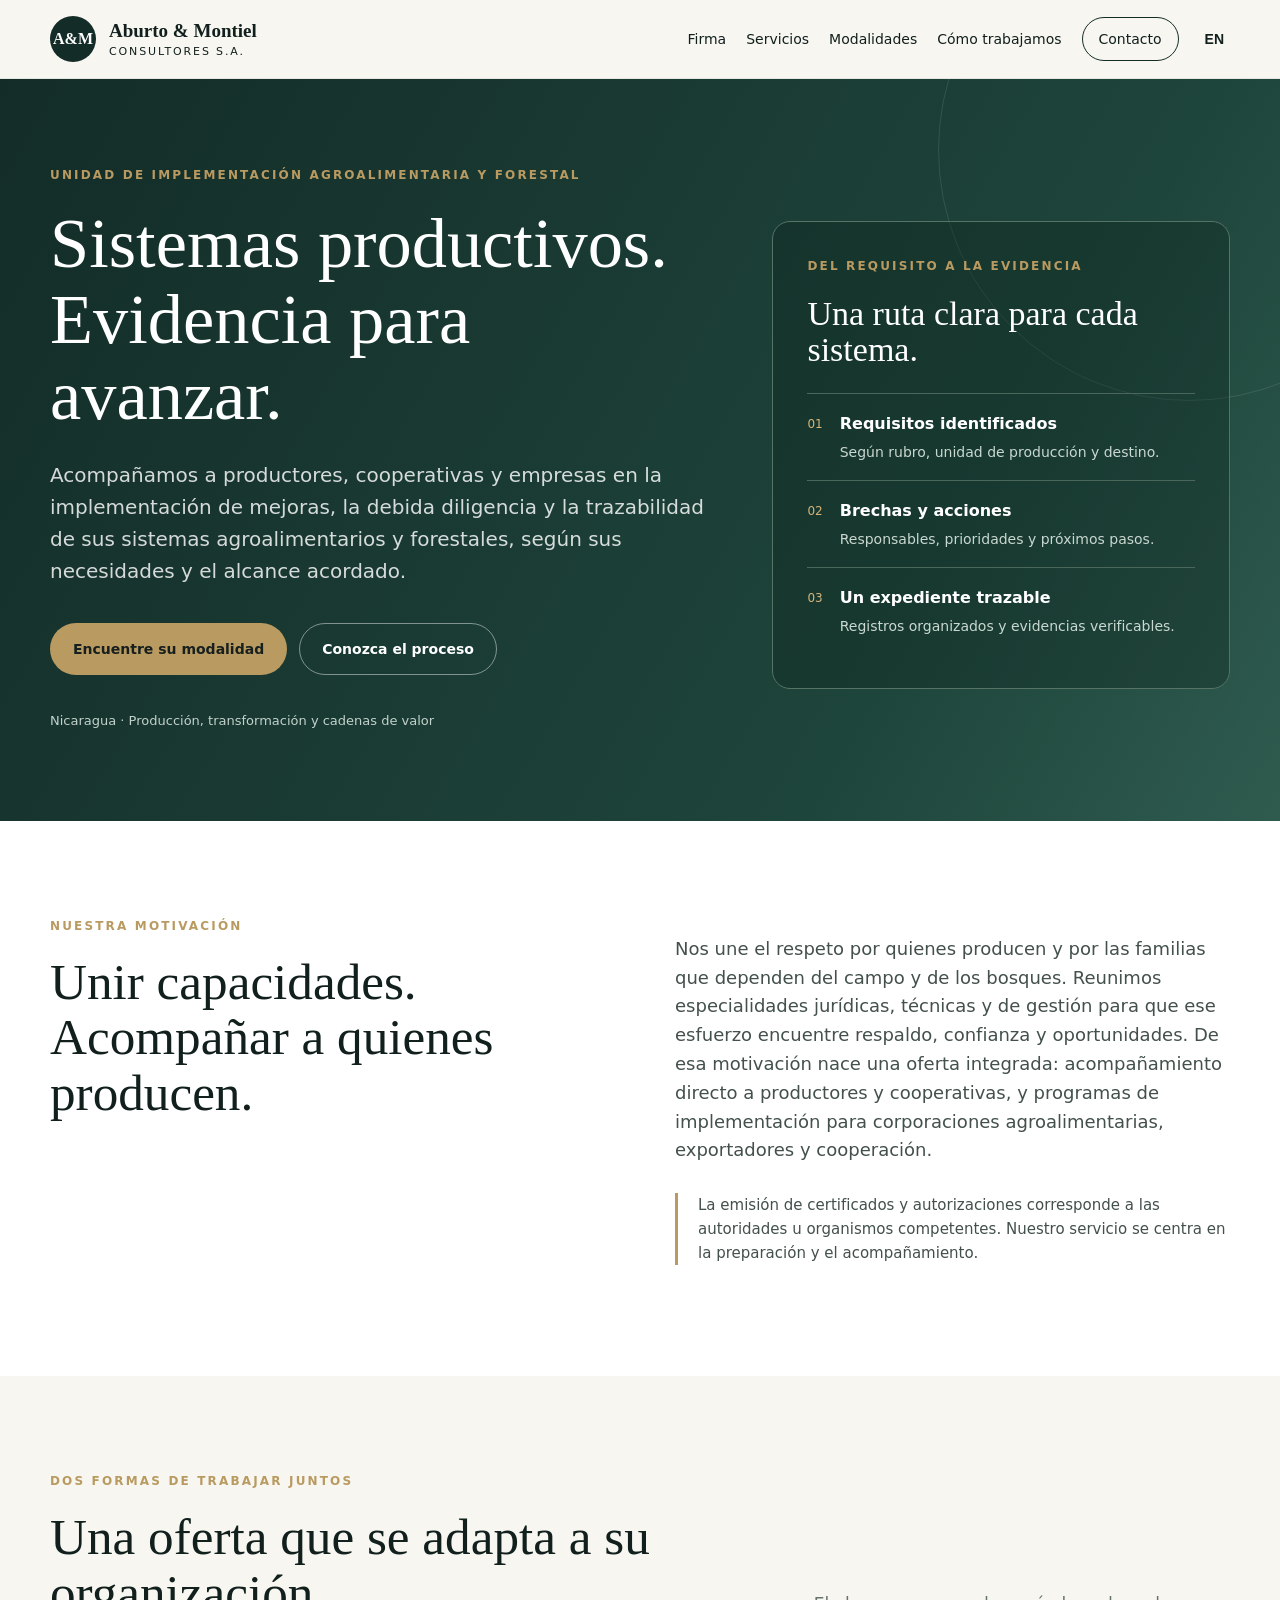
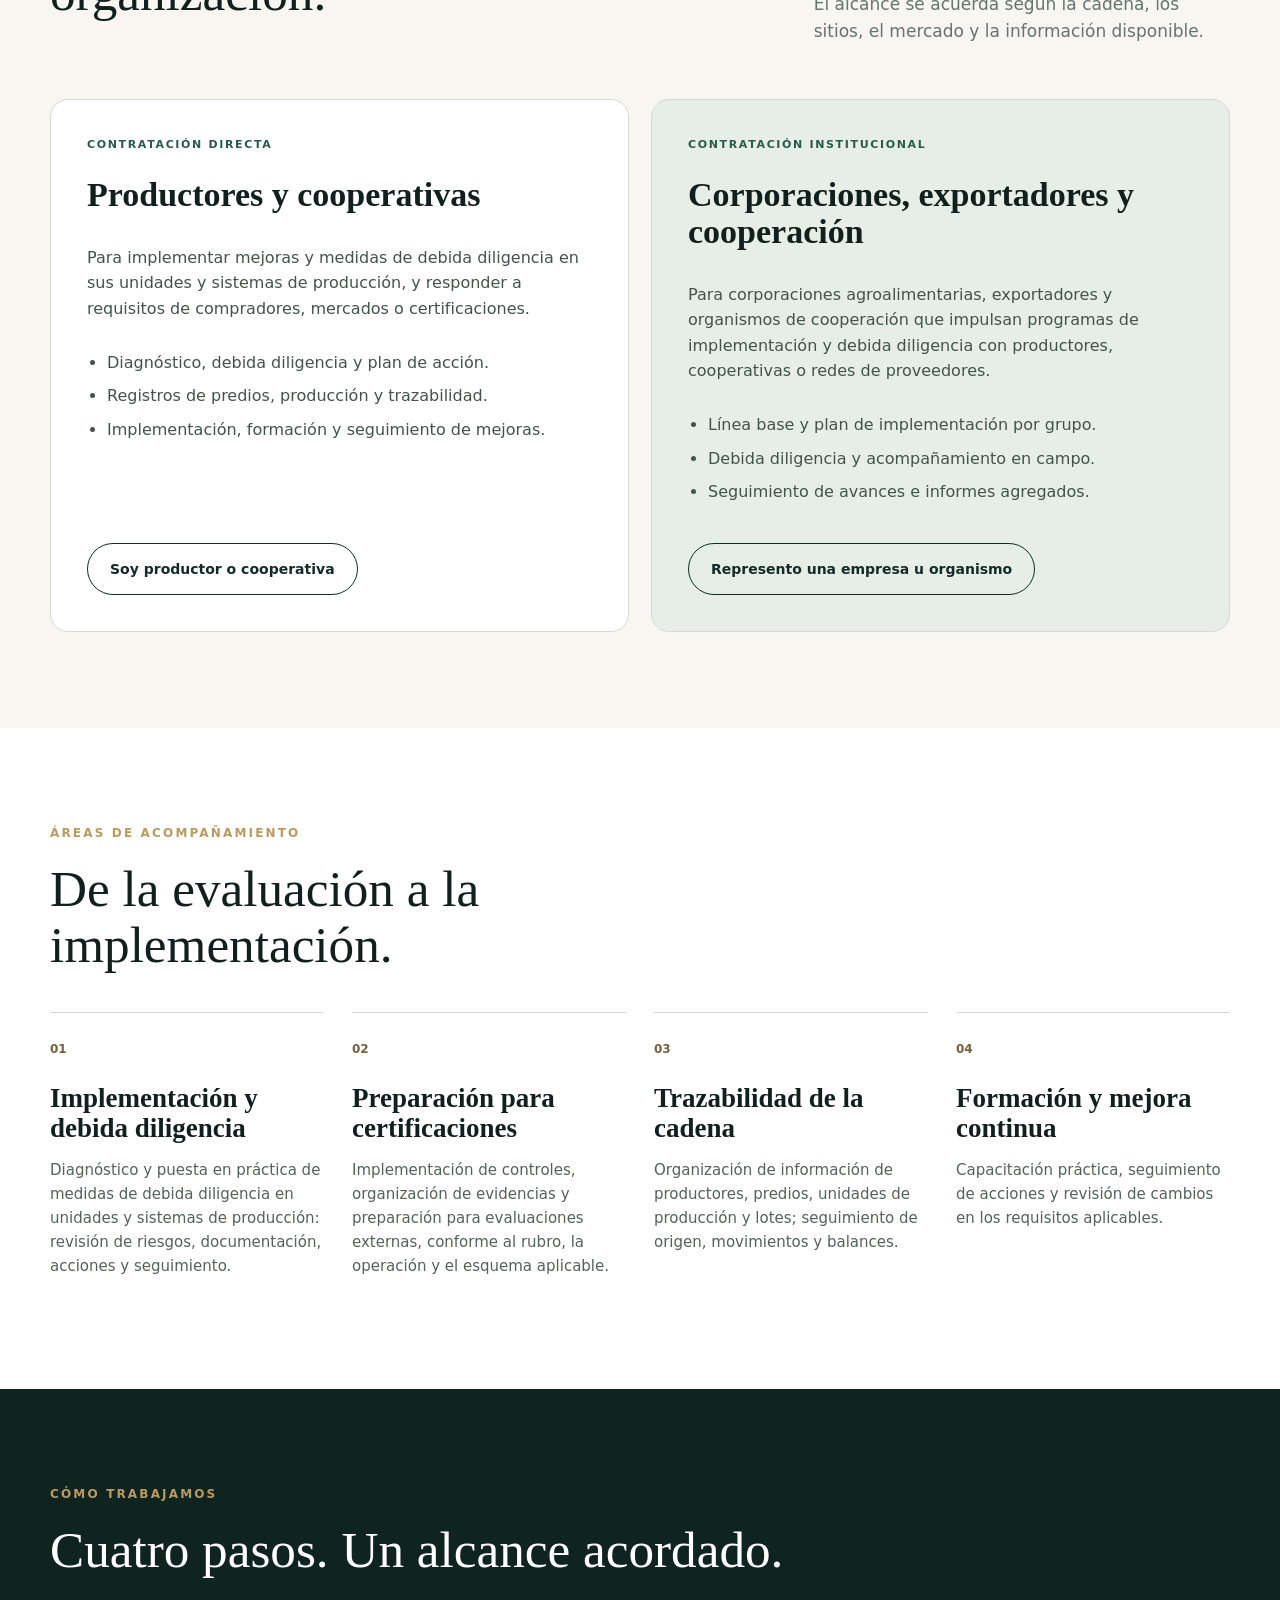
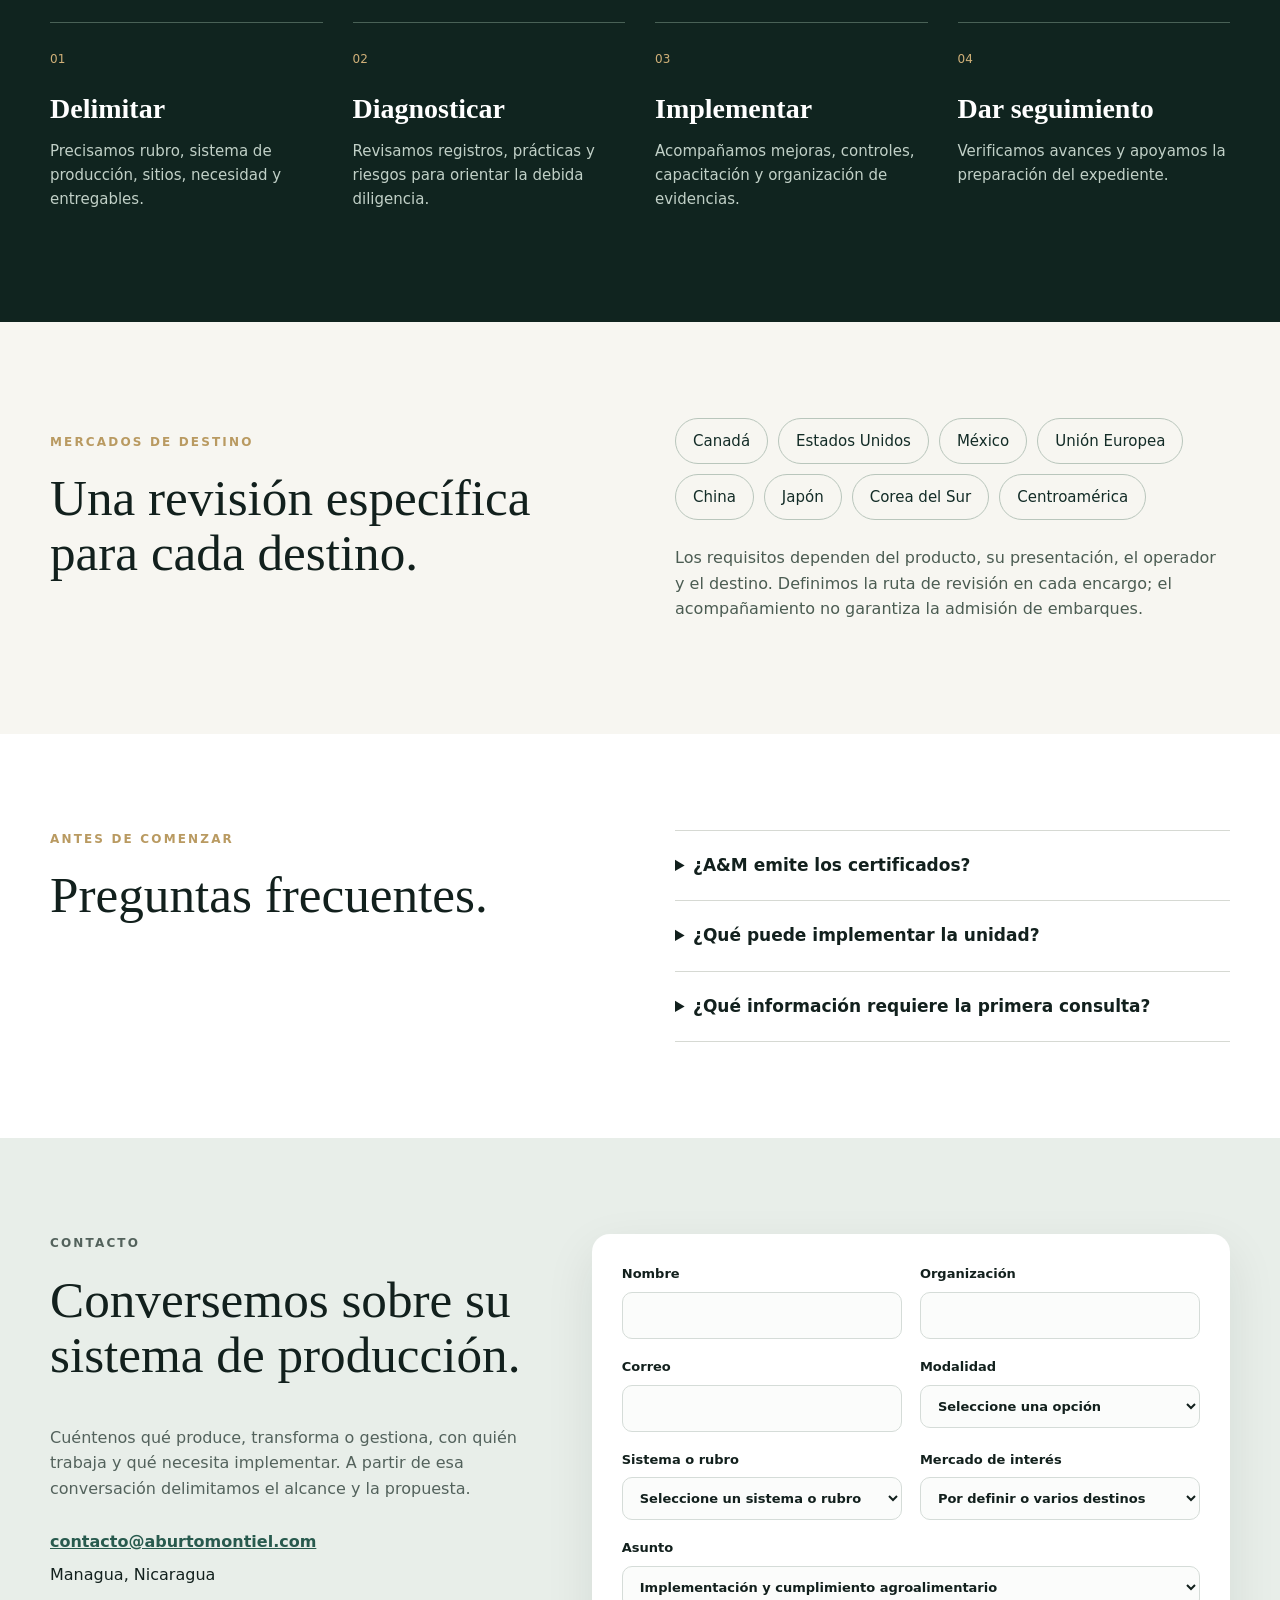
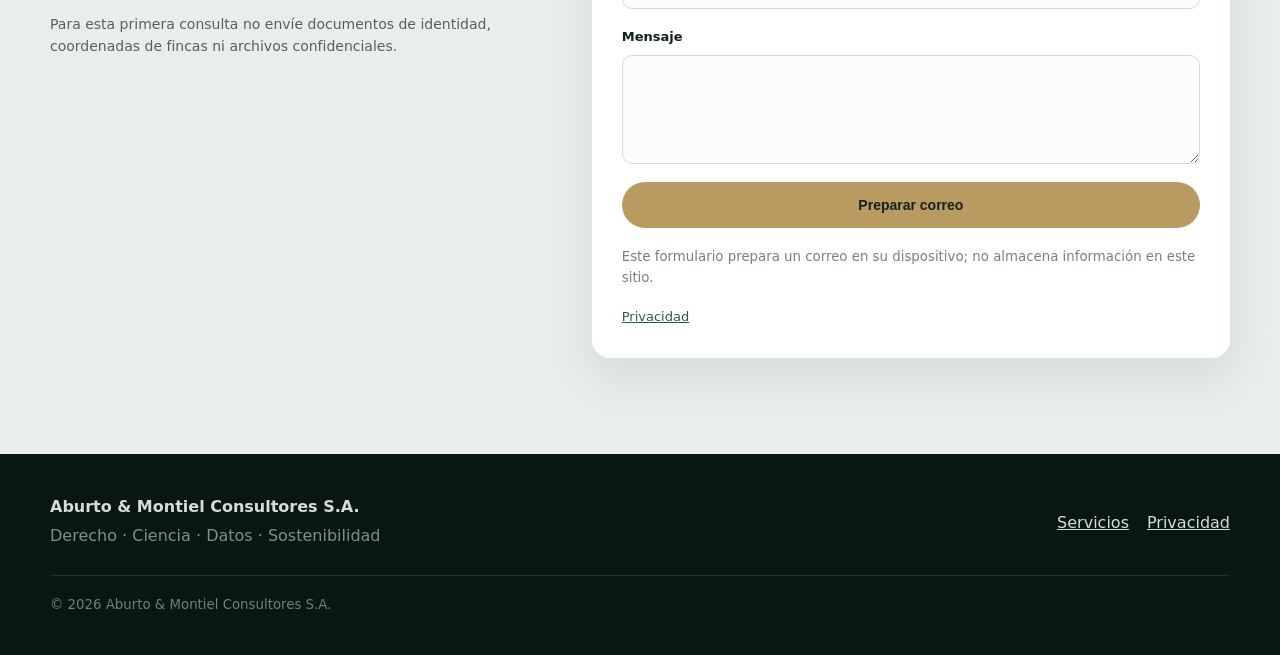
==== commit d8c747a9: "fix: nombrar Unidad de Implementacion Agroalimentaria y Forestal v0.5" ====
--- a/agroalimentario.html
+++ b/agroalimentario.html
@@ -1,25 +1,25 @@
 <!doctype html>
 <html lang="es"><head><meta charset="utf-8"><meta name="viewport" content="width=device-width,initial-scale=1">
-<title>Unidad de Implementación Agroalimentaria | Aburto & Montiel</title>
+<title>Unidad de Implementación Agroalimentaria y Forestal | Aburto & Montiel</title>
 <meta name="description" content="Implementación, debida diligencia y trazabilidad para sistemas agroalimentarios y forestales de Nicaragua.">
 <link rel="canonical" href="https://aburtomontiel.com/agroalimentario.html">
 <meta property="og:type" content="website">
 <meta property="og:locale" content="es_NI">
 <meta property="og:site_name" content="Aburto & Montiel Consultores S.A.">
-<meta property="og:title" content="Unidad de Implementación Agroalimentaria | Aburto & Montiel">
+<meta property="og:title" content="Unidad de Implementación Agroalimentaria y Forestal | Aburto & Montiel">
 <meta property="og:description" content="Implementación, debida diligencia y trazabilidad para sistemas agroalimentarios y forestales de Nicaragua.">
 <meta property="og:url" content="https://aburtomontiel.com/agroalimentario.html">
 <meta property="og:image" content="https://aburtomontiel.com/assets/og-cover.svg">
 <meta name="twitter:card" content="summary">
-<meta name="twitter:title" content="Unidad de Implementación Agroalimentaria | Aburto & Montiel">
+<meta name="twitter:title" content="Unidad de Implementación Agroalimentaria y Forestal | Aburto & Montiel">
 <meta name="twitter:description" content="Implementación, debida diligencia y trazabilidad para sistemas agroalimentarios y forestales de Nicaragua.">
 <meta name="robots" content="noindex,nofollow"><meta name="theme-color" content="#132c27">
 <link rel="icon" href="assets/favicon.svg" type="image/svg+xml"><link rel="stylesheet" href="assets/styles.css"><link rel="stylesheet" href="assets/agroalimentario.css">
-<script defer src="assets/app.js?v=20261101-2"></script></head>
+<script defer src="assets/app.js?v=20261101-3"></script></head>
 <body class="agro-page"><a class="skip" href="#contenido">Saltar al contenido</a><header class="site-header"><div class="wrap nav-wrap"><a class="brand" href="index.html" aria-label="Aburto & Montiel Consultores S.A."><span class="brand-mark">A&M</span><span class="brand-text"><strong>Aburto & Montiel</strong><small>Consultores S.A.</small></span></a><button class="menu-btn" aria-expanded="false" aria-controls="nav">Menú</button><nav id="nav" class="nav" aria-label="Navegación principal"><a href="index.html#firma" data-i18n="navFirm">Firma</a><a href="index.html#servicios" data-i18n="navServices">Servicios</a><a href="#modalidades" data-i18n="agNavModes">Modalidades</a><a href="#metodo" data-i18n="agNavMethod">Cómo trabajamos</a><a href="#contacto" class="nav-cta" data-i18n="navContact">Contacto</a><button id="langToggle" class="lang" type="button" aria-label="Cambiar idioma">EN</button></nav></div></header>
 <main id="contenido">
 <section class="hero agro-hero"><div class="wrap hero-grid">
-<div><p class="eyebrow" data-i18n="agEyebrow">Unidad de Implementación Agroalimentaria</p>
+<div><p class="eyebrow" data-i18n="agEyebrow">Unidad de Implementación Agroalimentaria y Forestal</p>
 <h1 data-i18n="agTitle">Sistemas productivos. Evidencia para avanzar.</h1>
 <p class="lead" data-i18n="agLead">Acompañamos a productores, cooperativas y empresas en la implementación de mejoras, la debida diligencia y la trazabilidad de sus sistemas agroalimentarios y forestales, según sus necesidades y el alcance acordado.</p>
 <div class="actions"><a class="btn primary" href="#modalidades" data-i18n="agChoose">Encuentre su modalidad</a><a class="btn ghost" href="#metodo" data-i18n="agSeeMethod">Conozca el proceso</a></div>
